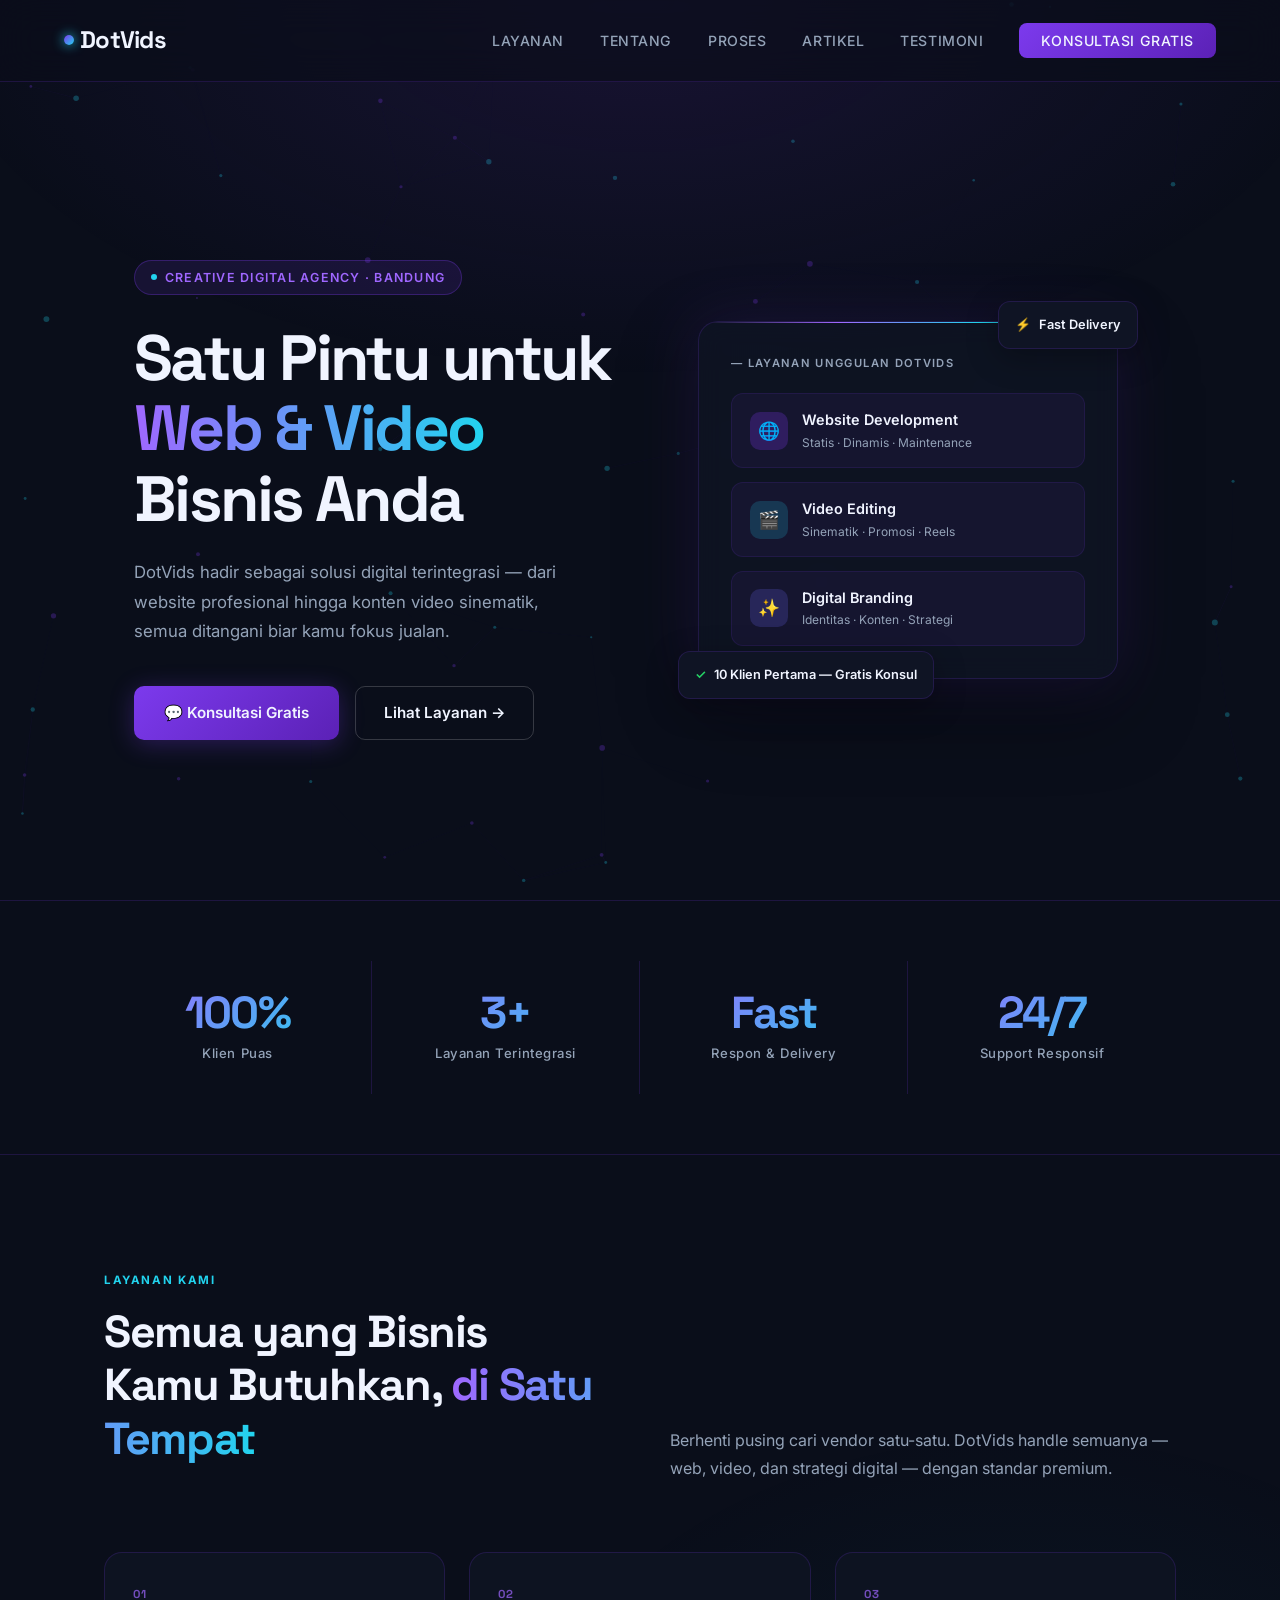
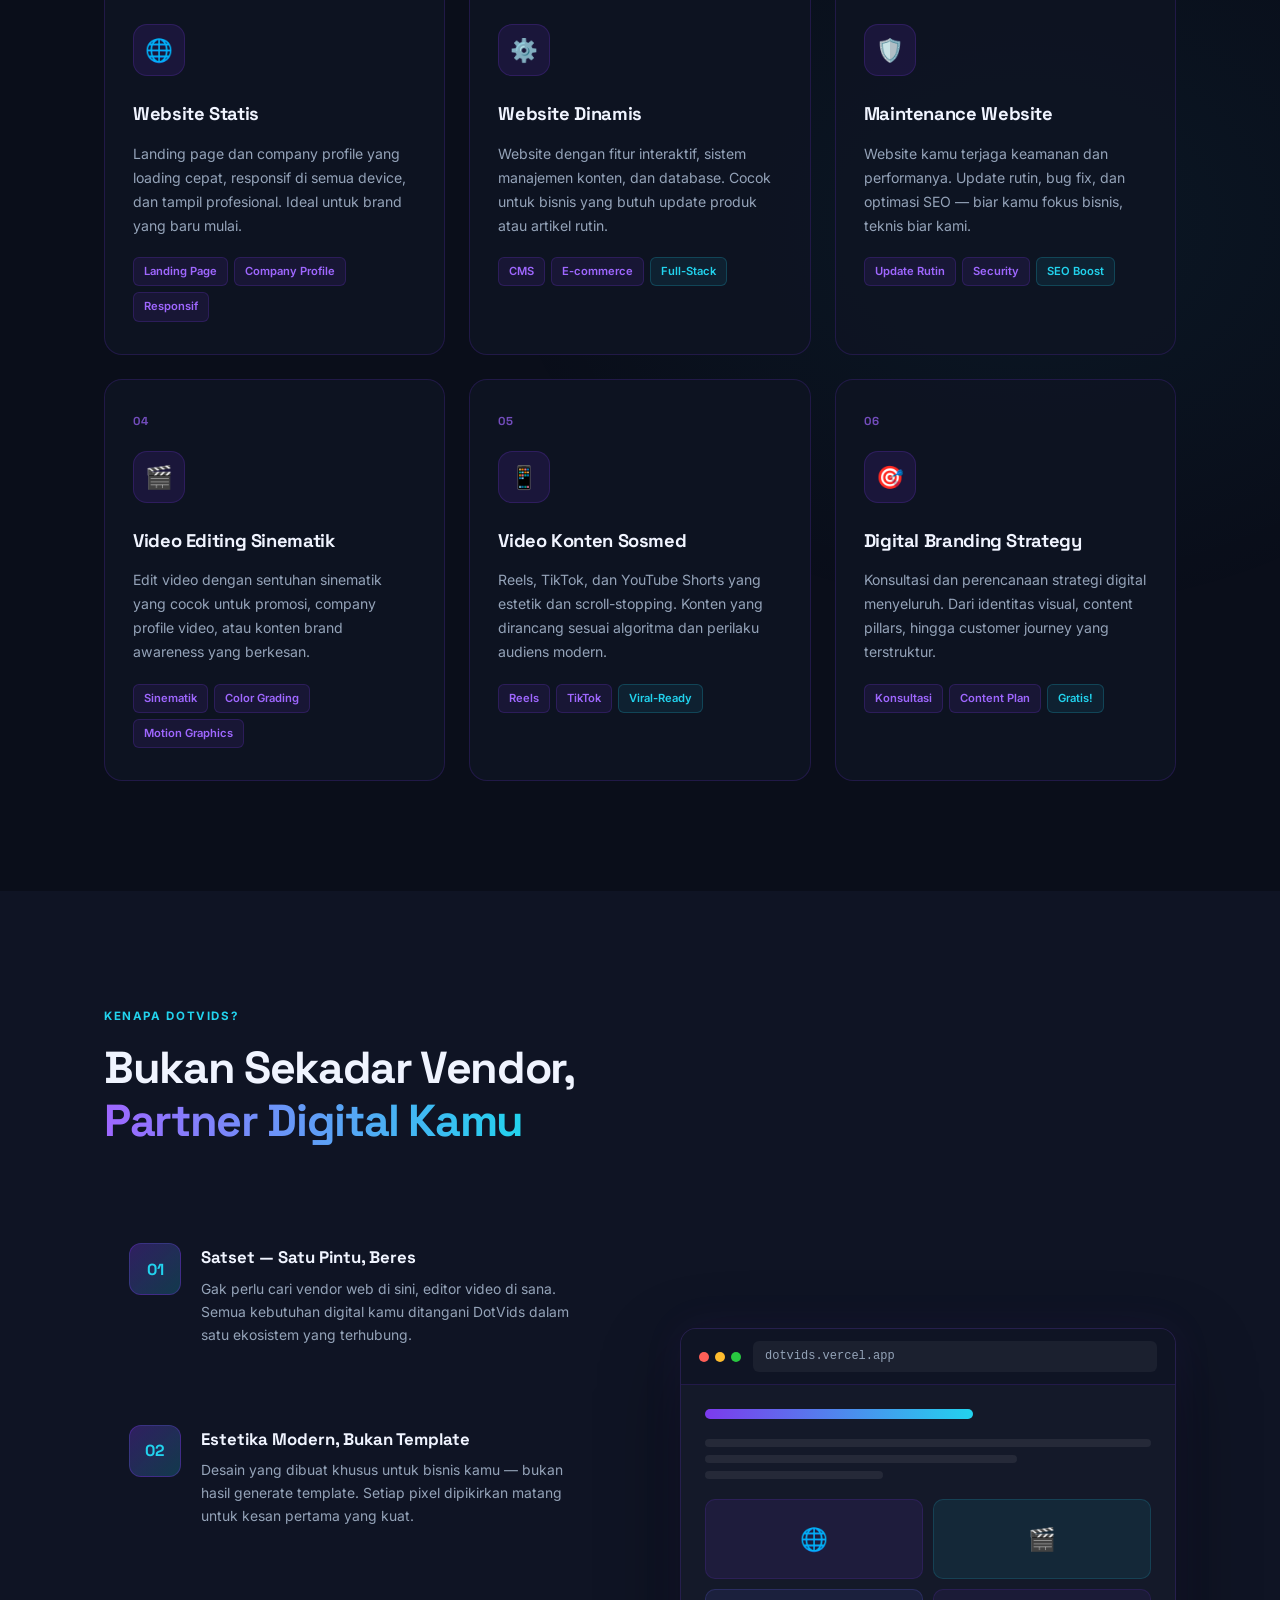
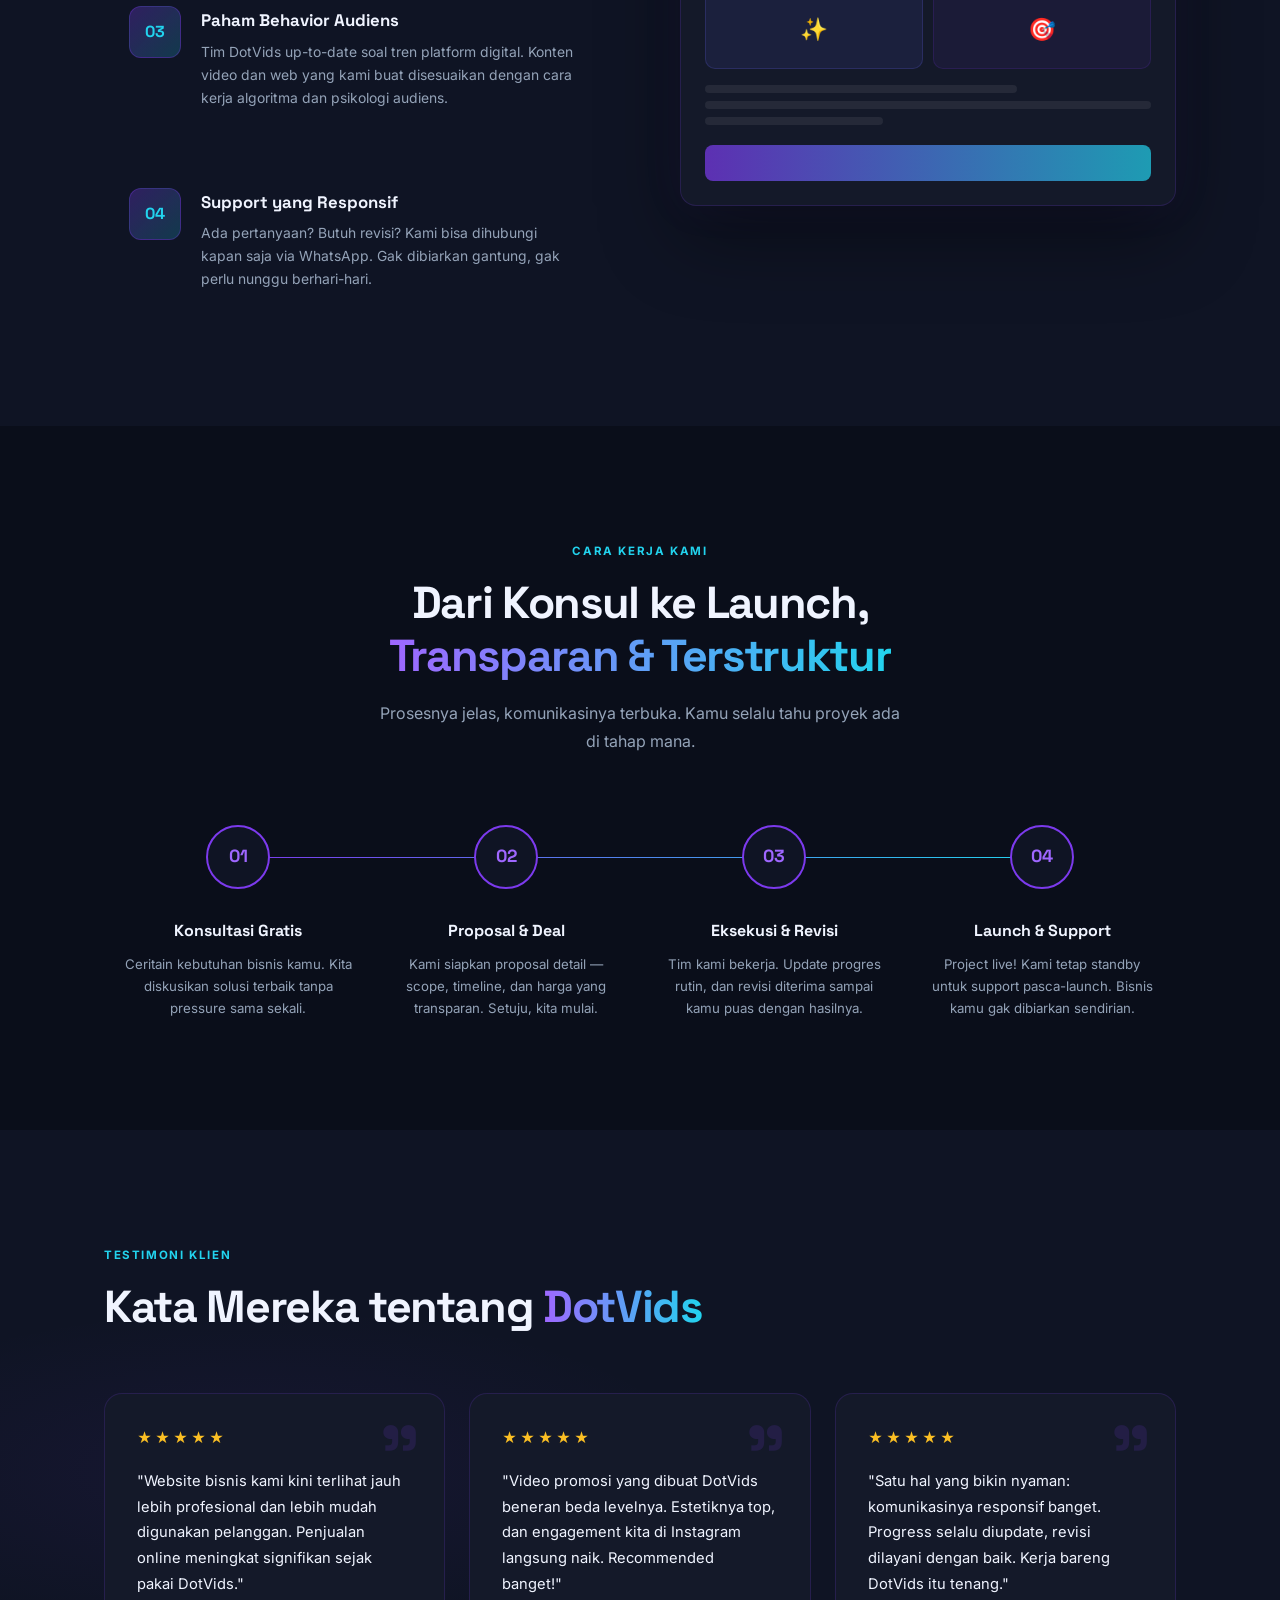
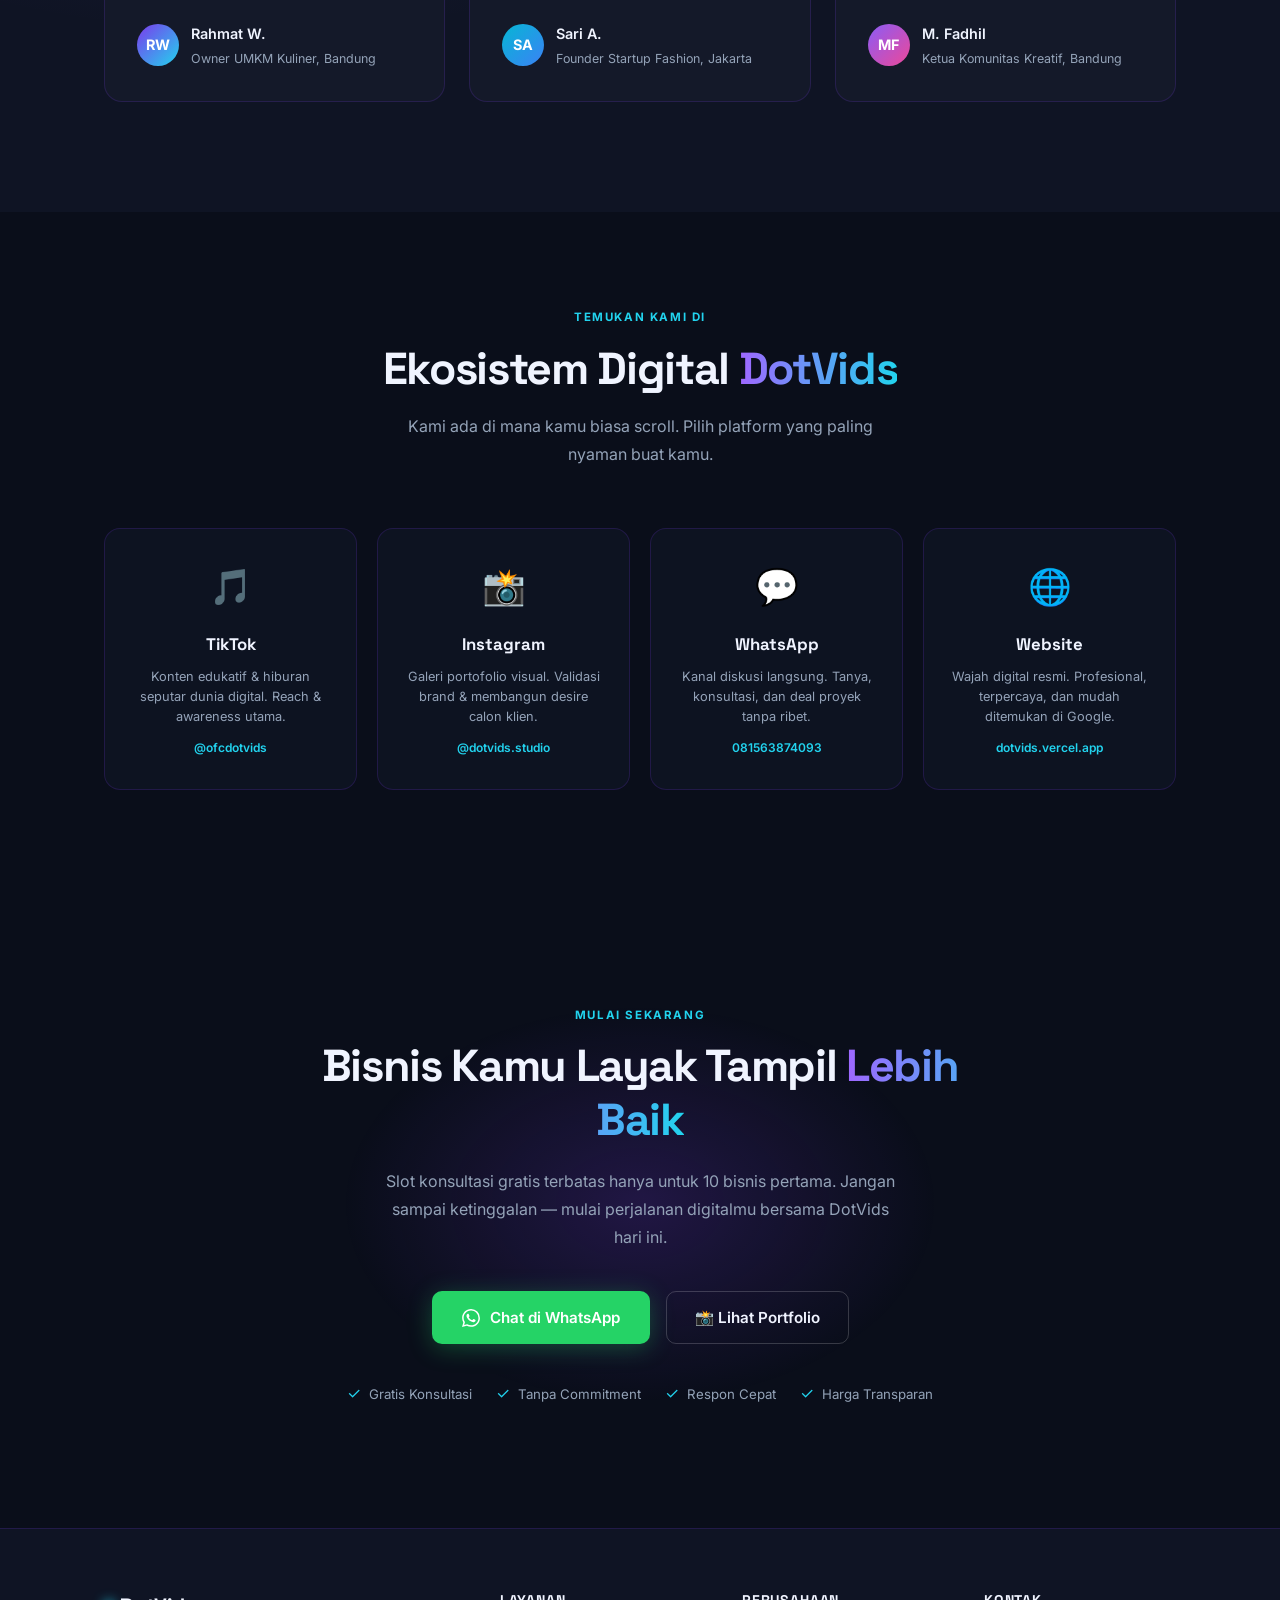
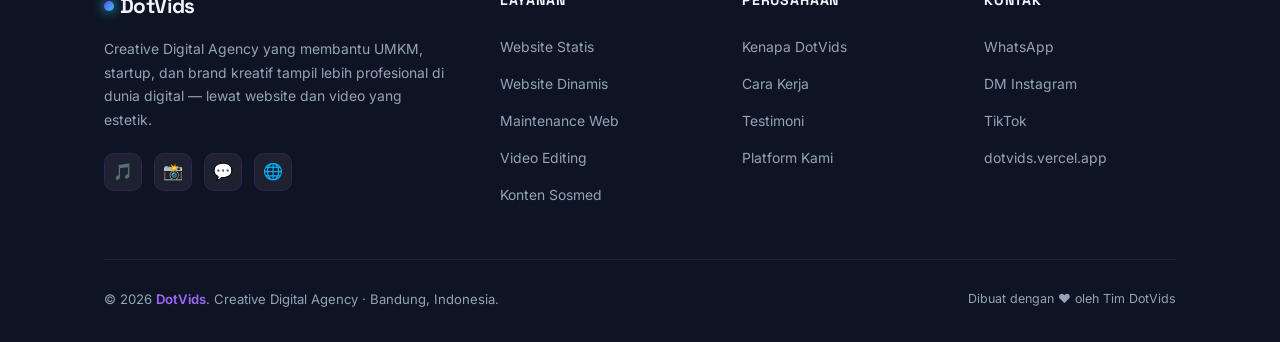
==== index.html @ 02e5283b "first commit" ====
<!DOCTYPE html>
<html lang="id">
<head>
<meta charset="UTF-8">
<meta name="viewport" content="width=device-width, initial-scale=1.0">
<title>DotVids — Creative Digital Agency</title>
<link rel="preconnect" href="https://fonts.googleapis.com">
<link href="https://fonts.googleapis.com/css2?family=Space+Grotesk:wght@300;400;500;600;700&family=Inter:wght@300;400;500;600&display=swap" rel="stylesheet">
<link rel="stylesheet" href="styles.css">
</head>
<body>

<canvas id="dotCanvas"></canvas>

<!-- NAV -->
<nav id="navbar">
  <a href="#hero" class="logo">
    <span class="logo-dot"></span>
    DotVids
  </a>
  <ul class="nav-links" id="navLinks">
    <li><a href="#services">Layanan</a></li>
    <li><a href="#why">Tentang</a></li>
    <li><a href="#process">Proses</a></li>
    <li><a href="./artikel.html">Artikel</a></li>
    <li><a href="#testimonials">Testimoni</a></li>
    <li><a href="#cta" class="nav-cta">Konsultasi Gratis</a></li>
  </ul>
  <div class="hamburger" id="hamburger" onclick="toggleNav()">
    <span></span><span></span><span></span>
  </div>
</nav>

<!-- HERO -->
<section id="hero">
  <div class="container">
    <div class="hero-inner">
      <div class="hero-text">
        <div class="badge">
          <span class="badge-dot"></span>
          Creative Digital Agency · Bandung
        </div>
        <h1>
          Satu Pintu untuk<br>
          <span class="gradient-text">Web & Video</span><br>
          Bisnis Anda
        </h1>
        <p class="hero-sub">
          DotVids hadir sebagai solusi digital terintegrasi — dari website profesional hingga konten video sinematik, semua ditangani biar kamu fokus jualan.
        </p>
        <div class="btn-group">
          <a href="https://wa.me/6281563874093" class="btn-primary" target="_blank">
            💬 Konsultasi Gratis
          </a>
          <a href="#services" class="btn-outline">
            Lihat Layanan →
          </a>
        </div>
      </div>

      <div class="hero-visual">
        <div class="hero-card-wrap">
          <div class="hero-main-card">
            <div class="card-label">— Layanan Unggulan DotVids</div>
            <div class="services-list">
              <div class="svc-item">
                <div class="svc-icon violet">🌐</div>
                <div>
                  <div class="svc-name">Website Development</div>
                  <div class="svc-desc">Statis · Dinamis · Maintenance</div>
                </div>
              </div>
              <div class="svc-item">
                <div class="svc-icon cyan">🎬</div>
                <div>
                  <div class="svc-name">Video Editing</div>
                  <div class="svc-desc">Sinematik · Promosi · Reels</div>
                </div>
              </div>
              <div class="svc-item">
                <div class="svc-icon indigo">✨</div>
                <div>
                  <div class="svc-name">Digital Branding</div>
                  <div class="svc-desc">Identitas · Konten · Strategi</div>
                </div>
              </div>
            </div>
          </div>

          <div class="float-badge top-right">
            <span>⚡</span>
            <span>Fast Delivery</span>
          </div>

          <div class="float-badge bot-left">
            <span style="color:#25D366;">✓</span>
            <span>10 Klien Pertama — Gratis Konsul</span>
          </div>
        </div>
      </div>
    </div>
  </div>
</section>

<!-- STATS -->
<section id="stats">
  <div class="container">
    <div class="stats-grid">
      <div class="stat-item reveal">
        <div class="stat-num">100%</div>
        <div class="stat-label">Klien Puas</div>
      </div>
      <div class="stat-item reveal">
        <div class="stat-num">3+</div>
        <div class="stat-label">Layanan Terintegrasi</div>
      </div>
      <div class="stat-item reveal">
        <div class="stat-num">Fast</div>
        <div class="stat-label">Respon & Delivery</div>
      </div>
      <div class="stat-item reveal">
        <div class="stat-num">24/7</div>
        <div class="stat-label">Support Responsif</div>
      </div>
    </div>
  </div>
</section>

<!-- SERVICES -->
<section id="services">
  <div class="container">
    <div class="services-header">
      <div>
        <span class="section-eye">Layanan Kami</span>
        <h2 class="section-title">Semua yang Bisnis Kamu Butuhkan, <span class="gradient-text">di Satu Tempat</span></h2>
      </div>
      <div>
        <p class="section-sub">Berhenti pusing cari vendor satu-satu. DotVids handle semuanya — web, video, dan strategi digital — dengan standar premium.</p>
      </div>
    </div>

    <div class="services-grid">
      <div class="service-card reveal">
        <div class="service-number">01</div>
        <div class="service-icon-wrap">🌐</div>
        <h3>Website Statis</h3>
        <p>Landing page dan company profile yang loading cepat, responsif di semua device, dan tampil profesional. Ideal untuk brand yang baru mulai.</p>
        <div class="service-tags">
          <span class="tag">Landing Page</span>
          <span class="tag">Company Profile</span>
          <span class="tag">Responsif</span>
        </div>
      </div>

      <div class="service-card reveal">
        <div class="service-number">02</div>
        <div class="service-icon-wrap">⚙️</div>
        <h3>Website Dinamis</h3>
        <p>Website dengan fitur interaktif, sistem manajemen konten, dan database. Cocok untuk bisnis yang butuh update produk atau artikel rutin.</p>
        <div class="service-tags">
          <span class="tag">CMS</span>
          <span class="tag">E-commerce</span>
          <span class="tag cyan-tag">Full-Stack</span>
        </div>
      </div>

      <div class="service-card reveal">
        <div class="service-number">03</div>
        <div class="service-icon-wrap">🛡️</div>
        <h3>Maintenance Website</h3>
        <p>Website kamu terjaga keamanan dan performanya. Update rutin, bug fix, dan optimasi SEO — biar kamu fokus bisnis, teknis biar kami.</p>
        <div class="service-tags">
          <span class="tag">Update Rutin</span>
          <span class="tag">Security</span>
          <span class="tag cyan-tag">SEO Boost</span>
        </div>
      </div>

      <div class="service-card reveal">
        <div class="service-number">04</div>
        <div class="service-icon-wrap">🎬</div>
        <h3>Video Editing Sinematik</h3>
        <p>Edit video dengan sentuhan sinematik yang cocok untuk promosi, company profile video, atau konten brand awareness yang berkesan.</p>
        <div class="service-tags">
          <span class="tag">Sinematik</span>
          <span class="tag">Color Grading</span>
          <span class="tag">Motion Graphics</span>
        </div>
      </div>

      <div class="service-card reveal">
        <div class="service-number">05</div>
        <div class="service-icon-wrap">📱</div>
        <h3>Video Konten Sosmed</h3>
        <p>Reels, TikTok, dan YouTube Shorts yang estetik dan scroll-stopping. Konten yang dirancang sesuai algoritma dan perilaku audiens modern.</p>
        <div class="service-tags">
          <span class="tag">Reels</span>
          <span class="tag">TikTok</span>
          <span class="tag cyan-tag">Viral-Ready</span>
        </div>
      </div>

      <div class="service-card reveal">
        <div class="service-number">06</div>
        <div class="service-icon-wrap">🎯</div>
        <h3>Digital Branding Strategy</h3>
        <p>Konsultasi dan perencanaan strategi digital menyeluruh. Dari identitas visual, content pillars, hingga customer journey yang terstruktur.</p>
        <div class="service-tags">
          <span class="tag">Konsultasi</span>
          <span class="tag">Content Plan</span>
          <span class="tag cyan-tag">Gratis!</span>
        </div>
      </div>
    </div>
  </div>
</section>

<!-- WHY US -->
<section id="why">
  <div class="container">
    <span class="section-eye reveal">Kenapa DotVids?</span>
    <h2 class="section-title reveal">Bukan Sekadar Vendor,<br><span class="gradient-text">Partner Digital Kamu</span></h2>

    <div class="why-grid">
      <div class="why-list">
        <div class="why-item reveal">
          <div class="why-num">01</div>
          <div>
            <div class="why-title">Satset — Satu Pintu, Beres</div>
            <p class="why-desc">Gak perlu cari vendor web di sini, editor video di sana. Semua kebutuhan digital kamu ditangani DotVids dalam satu ekosistem yang terhubung.</p>
          </div>
        </div>

        <div class="why-item reveal">
          <div class="why-num">02</div>
          <div>
            <div class="why-title">Estetika Modern, Bukan Template</div>
            <p class="why-desc">Desain yang dibuat khusus untuk bisnis kamu — bukan hasil generate template. Setiap pixel dipikirkan matang untuk kesan pertama yang kuat.</p>
          </div>
        </div>

        <div class="why-item reveal">
          <div class="why-num">03</div>
          <div>
            <div class="why-title">Paham Behavior Audiens</div>
            <p class="why-desc">Tim DotVids up-to-date soal tren platform digital. Konten video dan web yang kami buat disesuaikan dengan cara kerja algoritma dan psikologi audiens.</p>
          </div>
        </div>

        <div class="why-item reveal">
          <div class="why-num">04</div>
          <div>
            <div class="why-title">Support yang Responsif</div>
            <p class="why-desc">Ada pertanyaan? Butuh revisi? Kami bisa dihubungi kapan saja via WhatsApp. Gak dibiarkan gantung, gak perlu nunggu berhari-hari.</p>
          </div>
        </div>
      </div>

      <div class="mockup-wrap reveal">
        <div class="mockup-browser">
          <div class="browser-bar">
            <div class="browser-dots">
              <span></span><span></span><span></span>
            </div>
            <div class="browser-url">dotvids.vercel.app</div>
          </div>
          <div class="browser-body">
            <div class="mock-header"></div>
            <div class="mock-lines">
              <div class="mock-line full"></div>
              <div class="mock-line med"></div>
              <div class="mock-line short"></div>
            </div>
            <div class="mock-cards">
              <div class="mock-card">🌐</div>
              <div class="mock-card" style="background:rgba(34,211,238,0.08);border-color:rgba(34,211,238,0.15)">🎬</div>
              <div class="mock-card" style="background:rgba(99,102,241,0.1);border-color:rgba(99,102,241,0.2)">✨</div>
              <div class="mock-card" style="background:rgba(124,58,237,0.07)">🎯</div>
            </div>
            <div style="margin-top:16px;">
              <div class="mock-lines">
                <div class="mock-line med"></div>
                <div class="mock-line full"></div>
                <div class="mock-line short"></div>
              </div>
            </div>
            <div style="margin-top:12px; height:36px; border-radius:8px; background:linear-gradient(90deg,var(--violet),var(--cyan)); opacity:0.7;"></div>
          </div>
        </div>
      </div>
    </div>
  </div>
</section>

<!-- PROCESS -->
<section id="process">
  <div class="container">
    <div class="process-header reveal">
      <span class="section-eye">Cara Kerja Kami</span>
      <h2 class="section-title">Dari Konsul ke Launch,<br><span class="gradient-text">Transparan & Terstruktur</span></h2>
      <p class="section-sub">Prosesnya jelas, komunikasinya terbuka. Kamu selalu tahu proyek ada di tahap mana.</p>
    </div>

    <div class="process-steps">
      <div class="process-step reveal">
        <div class="step-circle">01</div>
        <div class="step-title">Konsultasi Gratis</div>
        <p class="step-desc">Ceritain kebutuhan bisnis kamu. Kita diskusikan solusi terbaik tanpa pressure sama sekali.</p>
      </div>

      <div class="process-step reveal">
        <div class="step-circle">02</div>
        <div class="step-title">Proposal & Deal</div>
        <p class="step-desc">Kami siapkan proposal detail — scope, timeline, dan harga yang transparan. Setuju, kita mulai.</p>
      </div>

      <div class="process-step reveal">
        <div class="step-circle">03</div>
        <div class="step-title">Eksekusi & Revisi</div>
        <p class="step-desc">Tim kami bekerja. Update progres rutin, dan revisi diterima sampai kamu puas dengan hasilnya.</p>
      </div>

      <div class="process-step reveal">
        <div class="step-circle">04</div>
        <div class="step-title">Launch & Support</div>
        <p class="step-desc">Project live! Kami tetap standby untuk support pasca-launch. Bisnis kamu gak dibiarkan sendirian.</p>
      </div>
    </div>
  </div>
</section>

<!-- TESTIMONIALS -->
<section id="testimonials">
  <div class="container">
    <div class="testi-header reveal">
      <span class="section-eye">Testimoni Klien</span>
      <h2 class="section-title">Kata Mereka tentang <span class="gradient-text">DotVids</span></h2>
    </div>

    <div class="testi-grid">
      <div class="testi-card reveal">
        <div class="stars">
          <span class="star">★</span><span class="star">★</span><span class="star">★</span><span class="star">★</span><span class="star">★</span>
        </div>
        <p class="testi-text">"Website bisnis kami kini terlihat jauh lebih profesional dan lebih mudah digunakan pelanggan. Penjualan online meningkat signifikan sejak pakai DotVids."</p>
        <div class="testi-author">
          <div class="author-avatar" style="background:linear-gradient(135deg,#7C3AED,#22D3EE);color:#fff;">RW</div>
          <div>
            <div class="author-name">Rahmat W.</div>
            <div class="author-role">Owner UMKM Kuliner, Bandung</div>
          </div>
        </div>
      </div>

      <div class="testi-card reveal">
        <div class="stars">
          <span class="star">★</span><span class="star">★</span><span class="star">★</span><span class="star">★</span><span class="star">★</span>
        </div>
        <p class="testi-text">"Video promosi yang dibuat DotVids beneran beda levelnya. Estetiknya top, dan engagement kita di Instagram langsung naik. Recommended banget!"</p>
        <div class="testi-author">
          <div class="author-avatar" style="background:linear-gradient(135deg,#06B6D4,#3B82F6);color:#fff;">SA</div>
          <div>
            <div class="author-name">Sari A.</div>
            <div class="author-role">Founder Startup Fashion, Jakarta</div>
          </div>
        </div>
      </div>

      <div class="testi-card reveal">
        <div class="stars">
          <span class="star">★</span><span class="star">★</span><span class="star">★</span><span class="star">★</span><span class="star">★</span>
        </div>
        <p class="testi-text">"Satu hal yang bikin nyaman: komunikasinya responsif banget. Progress selalu diupdate, revisi dilayani dengan baik. Kerja bareng DotVids itu tenang."</p>
        <div class="testi-author">
          <div class="author-avatar" style="background:linear-gradient(135deg,#8B5CF6,#EC4899);color:#fff;">MF</div>
          <div>
            <div class="author-name">M. Fadhil</div>
            <div class="author-role">Ketua Komunitas Kreatif, Bandung</div>
          </div>
        </div>
      </div>
    </div>
  </div>
</section>

<!-- PLATFORMS -->
<section id="platforms">
  <div class="container">
    <div class="reveal" style="text-align:center;margin-bottom:0;">
      <span class="section-eye">Temukan Kami Di</span>
      <h2 class="section-title">Ekosistem Digital <span class="gradient-text">DotVids</span></h2>
      <p class="section-sub" style="margin:0 auto;">Kami ada di mana kamu biasa scroll. Pilih platform yang paling nyaman buat kamu.</p>
    </div>

    <div class="platform-grid">
      <div class="platform-card reveal">
        <span class="platform-emoji">🎵</span>
        <div class="platform-name">TikTok</div>
        <p class="platform-role">Konten edukatif & hiburan seputar dunia digital. Reach & awareness utama.</p>
        <span class="platform-handle">@ofcdotvids</span>
      </div>

      <div class="platform-card reveal">
        <span class="platform-emoji">📸</span>
        <div class="platform-name">Instagram</div>
        <p class="platform-role">Galeri portofolio visual. Validasi brand & membangun desire calon klien.</p>
        <span class="platform-handle">@dotvids.studio</span>
      </div>

      <div class="platform-card reveal">
        <span class="platform-emoji">💬</span>
        <div class="platform-name">WhatsApp</div>
        <p class="platform-role">Kanal diskusi langsung. Tanya, konsultasi, dan deal proyek tanpa ribet.</p>
        <span class="platform-handle">081563874093</span>
      </div>

      <div class="platform-card reveal">
        <span class="platform-emoji">🌐</span>
        <div class="platform-name">Website</div>
        <p class="platform-role">Wajah digital resmi. Profesional, terpercaya, dan mudah ditemukan di Google.</p>
        <span class="platform-handle">dotvids.vercel.app</span>
      </div>
    </div>
  </div>
</section>

<!-- CTA -->
<section id="cta">
  <div class="container">
    <div class="cta-inner">
      <span class="section-eye">Mulai Sekarang</span>
      <h2 class="section-title">Bisnis Kamu Layak Tampil <span class="gradient-text">Lebih Baik</span></h2>
      <p class="section-sub">Slot konsultasi gratis terbatas hanya untuk 10 bisnis pertama. Jangan sampai ketinggalan — mulai perjalanan digitalmu bersama DotVids hari ini.</p>
      <div class="cta-buttons">
        <a href="https://wa.me/6281563874093?text=Halo%20DotVids%2C%20saya%20ingin%20konsultasi%20gratis" class="btn-wa" target="_blank">
          <svg width="18" height="18" fill="currentColor" viewBox="0 0 24 24"><path d="M17.472 14.382c-.297-.149-1.758-.867-2.03-.967-.273-.099-.471-.148-.67.15-.197.297-.767.966-.94 1.164-.173.199-.347.223-.644.075-.297-.15-1.255-.463-2.39-1.475-.883-.788-1.48-1.761-1.653-2.059-.173-.297-.018-.458.13-.606.134-.133.298-.347.446-.52.149-.174.198-.298.298-.497.099-.198.05-.371-.025-.52-.075-.149-.669-1.612-.916-2.207-.242-.579-.487-.5-.669-.51-.173-.008-.371-.01-.57-.01-.198 0-.52.074-.792.372-.272.297-1.04 1.016-1.04 2.479 0 1.462 1.065 2.875 1.213 3.074.149.198 2.096 3.2 5.077 4.487.709.306 1.262.489 1.694.625.712.227 1.36.195 1.871.118.571-.085 1.758-.719 2.006-1.413.248-.694.248-1.289.173-1.413-.074-.124-.272-.198-.57-.347m-5.421 7.403h-.004a9.87 9.87 0 01-5.031-1.378l-.361-.214-3.741.982.998-3.648-.235-.374a9.86 9.86 0 01-1.51-5.26c.001-5.45 4.436-9.884 9.888-9.884 2.64 0 5.122 1.03 6.988 2.898a9.825 9.825 0 012.893 6.994c-.003 5.45-4.437 9.884-9.885 9.884m8.413-18.297A11.815 11.815 0 0012.05 0C5.495 0 .16 5.335.157 11.892c0 2.096.547 4.142 1.588 5.945L.057 24l6.305-1.654a11.882 11.882 0 005.683 1.448h.005c6.554 0 11.890-5.335 11.893-11.893a11.821 11.821 0 00-3.48-8.413Z"/></svg>
          Chat di WhatsApp
        </a>
        <a href="https://www.instagram.com/dotvids.studio" class="btn-outline" target="_blank">
          📸 Lihat Portfolio
        </a>
      </div>
      <div class="cta-trust">
        <div class="trust-item"><span class="trust-icon">✓</span> Gratis Konsultasi</div>
        <div class="trust-item"><span class="trust-icon">✓</span> Tanpa Commitment</div>
        <div class="trust-item"><span class="trust-icon">✓</span> Respon Cepat</div>
        <div class="trust-item"><span class="trust-icon">✓</span> Harga Transparan</div>
      </div>
    </div>
  </div>
</section>

<!-- FOOTER -->
<footer>
  <div class="container">
    <div class="footer-top">
      <div class="footer-brand">
        <a href="#hero" class="logo" style="margin-bottom:14px;display:inline-flex;">
          <span class="logo-dot"></span> DotVids
        </a>
        <p class="footer-tagline">
          Creative Digital Agency yang membantu UMKM, startup, dan brand kreatif tampil lebih profesional di dunia digital — lewat website dan video yang estetik.
        </p>
        <div class="social-links">
          <a href="https://www.tiktok.com/@ofcdotvids" class="social-link" target="_blank" title="TikTok">🎵</a>
          <a href="https://www.instagram.com/dotvids.studio" class="social-link" target="_blank" title="Instagram">📸</a>
          <a href="https://wa.me/6281563874093" class="social-link" target="_blank" title="WhatsApp">💬</a>
          <a href="https://dotvids.vercel.app" class="social-link" target="_blank" title="Website">🌐</a>
        </div>
      </div>

      <div class="footer-col">
        <h4>Layanan</h4>
        <ul>
          <li><a href="#services">Website Statis</a></li>
          <li><a href="#services">Website Dinamis</a></li>
          <li><a href="#services">Maintenance Web</a></li>
          <li><a href="#services">Video Editing</a></li>
          <li><a href="#services">Konten Sosmed</a></li>
        </ul>
      </div>

      <div class="footer-col">
        <h4>Perusahaan</h4>
        <ul>
          <li><a href="#why">Kenapa DotVids</a></li>
          <li><a href="#process">Cara Kerja</a></li>
          <li><a href="#testimonials">Testimoni</a></li>
          <li><a href="#platforms">Platform Kami</a></li>
        </ul>
      </div>

      <div class="footer-col">
        <h4>Kontak</h4>
        <ul>
          <li><a href="https://wa.me/6281563874093">WhatsApp</a></li>
          <li><a href="https://www.instagram.com/dotvids.studio">DM Instagram</a></li>
          <li><a href="https://www.tiktok.com/@ofcdotvids">TikTok</a></li>
          <li><a href="https://dotvids.vercel.app">dotvids.vercel.app</a></li>
        </ul>
      </div>
    </div>

    <div class="footer-bottom">
      <p class="footer-copy">© 2026 <span>DotVids</span>. Creative Digital Agency · Bandung, Indonesia.</p>
      <p class="footer-copy" style="font-size:0.78rem;">Dibuat dengan ❤️ oleh Tim DotVids</p>
    </div>
  </div>
</footer>

<script src="script.js"></script>
</body>
</html>
---- styles.css ----
*, *::before, *::after { box-sizing: border-box; margin: 0; padding: 0; }

  :root {
    --bg:        #0A0E1A;
    --bg2:       #0F1424;
    --bg3:       #141929;
    --violet:    #7C3AED;
    --violet-lt: #9F67FF;
    --cyan:      #22D3EE;
    --cyan-dim:  #0EA5C9;
    --white:     #F0F4FF;
    --slate:     #94A3B8;
    --border:    rgba(124,58,237,0.18);
    --card-bg:   rgba(15,20,36,0.85);
    --glow-v:    rgba(124,58,237,0.35);
    --glow-c:    rgba(34,211,238,0.2);
  }

  html { scroll-behavior: smooth; }

  body {
    background: var(--bg);
    color: var(--white);
    font-family: 'Inter', sans-serif;
    line-height: 1.7;
    overflow-x: hidden;
  }

  /* ── CANVAS BG ── */
  #dotCanvas {
    position: fixed;
    top: 0; left: 0;
    width: 100%; height: 100%;
    pointer-events: none;
    z-index: 0;
    opacity: 0.45;
  }

  /* ── NAV ── */
  nav {
    position: fixed;
    top: 0; left: 0; right: 0;
    z-index: 100;
    padding: 20px 5%;
    display: flex;
    justify-content: space-between;
    align-items: center;
    background: rgba(10,14,26,0.7);
    backdrop-filter: blur(18px);
    border-bottom: 1px solid var(--border);
    transition: padding 0.3s;
  }

  .logo {
    font-family: 'Space Grotesk', sans-serif;
    font-weight: 700;
    font-size: 1.5rem;
    letter-spacing: -0.03em;
    color: var(--white);
    text-decoration: none;
    display: flex;
    align-items: center;
    gap: 6px;
  }

  .logo-dot {
    width: 10px; height: 10px;
    border-radius: 50%;
    background: linear-gradient(135deg, var(--violet), var(--cyan));
    box-shadow: 0 0 12px var(--cyan);
    animation: pulse-dot 2.5s infinite;
  }

  @keyframes pulse-dot {
    0%, 100% { transform: scale(1); box-shadow: 0 0 12px var(--cyan); }
    50% { transform: scale(1.4); box-shadow: 0 0 20px var(--cyan), 0 0 40px var(--violet-lt); }
  }

  .nav-links {
    display: flex;
    gap: 36px;
    list-style: none;
  }

  .nav-links a {
    color: var(--slate);
    text-decoration: none;
    font-size: 0.88rem;
    font-weight: 500;
    letter-spacing: 0.04em;
    text-transform: uppercase;
    transition: color 0.25s;
  }

  .nav-links a:hover { color: var(--cyan); }

  .nav-cta {
    background: linear-gradient(135deg, var(--violet), #5B21B6);
    color: var(--white) !important;
    padding: 9px 22px;
    border-radius: 8px;
    transition: box-shadow 0.25s, transform 0.25s !important;
  }

  .nav-cta:hover {
    box-shadow: 0 0 24px var(--glow-v);
    transform: translateY(-1px);
    color: var(--white) !important;
  }

  /* ── LAYOUT ── */
  section {
    position: relative;
    z-index: 1;
  }

  .container {
    max-width: 1200px;
    margin: 0 auto;
    padding: 0 5%;
  }

  /* ── HERO ── */
  #hero {
    min-height: 100vh;
    display: flex;
    align-items: center;
    padding-top: 100px;
    background: radial-gradient(ellipse 80% 60% at 50% 0%, rgba(124,58,237,0.12) 0%, transparent 70%);
  }

  .hero-inner {
    display: grid;
    grid-template-columns: 1fr 1fr;
    gap: 60px;
    align-items: center;
  }

  .badge {
    display: inline-flex;
    align-items: center;
    gap: 8px;
    background: rgba(124,58,237,0.12);
    border: 1px solid rgba(124,58,237,0.3);
    color: var(--violet-lt);
    font-size: 0.78rem;
    font-weight: 600;
    letter-spacing: 0.1em;
    text-transform: uppercase;
    padding: 6px 16px;
    border-radius: 100px;
    margin-bottom: 28px;
  }

  .badge-dot {
    width: 6px; height: 6px;
    background: var(--cyan);
    border-radius: 50%;
    animation: pulse-dot 1.8s infinite;
  }

  h1 {
    font-family: 'Space Grotesk', sans-serif;
    font-size: clamp(2.6rem, 5vw, 4rem);
    font-weight: 700;
    line-height: 1.1;
    letter-spacing: -0.04em;
    margin-bottom: 24px;
  }

  .gradient-text {
    background: linear-gradient(90deg, var(--violet-lt), var(--cyan));
    -webkit-background-clip: text;
    -webkit-text-fill-color: transparent;
    background-clip: text;
  }

  .hero-sub {
    color: var(--slate);
    font-size: 1.05rem;
    max-width: 440px;
    margin-bottom: 40px;
    line-height: 1.75;
  }

  .btn-group {
    display: flex;
    gap: 16px;
    flex-wrap: wrap;
  }

  .btn-primary {
    display: inline-flex;
    align-items: center;
    gap: 10px;
    background: linear-gradient(135deg, var(--violet), #5B21B6);
    color: var(--white);
    padding: 14px 30px;
    border-radius: 10px;
    font-weight: 600;
    font-size: 0.95rem;
    text-decoration: none;
    transition: box-shadow 0.3s, transform 0.3s;
    box-shadow: 0 4px 24px rgba(124,58,237,0.3);
  }

  .btn-primary:hover {
    transform: translateY(-2px);
    box-shadow: 0 8px 36px rgba(124,58,237,0.5);
  }

  .btn-outline {
    display: inline-flex;
    align-items: center;
    gap: 10px;
    background: transparent;
    color: var(--white);
    padding: 13px 28px;
    border-radius: 10px;
    font-weight: 600;
    font-size: 0.95rem;
    text-decoration: none;
    border: 1px solid rgba(255,255,255,0.18);
    transition: border-color 0.3s, color 0.3s, background 0.3s;
  }

  .btn-outline:hover {
    border-color: var(--cyan);
    color: var(--cyan);
    background: rgba(34,211,238,0.05);
  }

  /* Hero Visual */
  .hero-visual {
    position: relative;
    display: flex;
    justify-content: center;
    align-items: center;
  }

  .hero-card-wrap {
    position: relative;
    width: 100%;
    max-width: 420px;
  }

  .hero-main-card {
    background: var(--card-bg);
    border: 1px solid var(--border);
    border-radius: 20px;
    padding: 32px;
    backdrop-filter: blur(12px);
    box-shadow: 0 0 60px rgba(124,58,237,0.15), 0 30px 80px rgba(0,0,0,0.4);
    position: relative;
    overflow: hidden;
  }

  .hero-main-card::before {
    content: '';
    position: absolute;
    top: 0; left: 0; right: 0;
    height: 1px;
    background: linear-gradient(90deg, transparent, var(--violet-lt), var(--cyan), transparent);
  }

  .card-label {
    font-size: 0.7rem;
    font-weight: 600;
    letter-spacing: 0.12em;
    text-transform: uppercase;
    color: var(--slate);
    margin-bottom: 20px;
  }

  .services-list {
    display: flex;
    flex-direction: column;
    gap: 14px;
  }

  .svc-item {
    display: flex;
    align-items: center;
    gap: 14px;
    padding: 14px 18px;
    border-radius: 12px;
    background: rgba(124,58,237,0.07);
    border: 1px solid rgba(124,58,237,0.12);
    transition: all 0.3s;
    cursor: default;
  }

  .svc-item:hover {
    background: rgba(124,58,237,0.14);
    border-color: rgba(124,58,237,0.3);
    transform: translateX(4px);
  }

  .svc-icon {
    width: 38px; height: 38px;
    border-radius: 10px;
    display: flex; align-items: center; justify-content: center;
    font-size: 1.1rem;
    flex-shrink: 0;
  }

  .svc-icon.violet { background: rgba(124,58,237,0.25); }
  .svc-icon.cyan   { background: rgba(34,211,238,0.18); }
  .svc-icon.indigo { background: rgba(99,102,241,0.22); }

  .svc-name { font-size: 0.9rem; font-weight: 600; }
  .svc-desc { font-size: 0.75rem; color: var(--slate); }

  .float-badge {
    position: absolute;
    background: var(--bg2);
    border: 1px solid var(--border);
    border-radius: 12px;
    padding: 12px 16px;
    font-size: 0.8rem;
    font-weight: 600;
    display: flex;
    align-items: center;
    gap: 8px;
    backdrop-filter: blur(10px);
    box-shadow: 0 8px 32px rgba(0,0,0,0.3);
    animation: float 4s ease-in-out infinite;
  }

  .float-badge.top-right {
    top: -20px; right: -20px;
    animation-delay: 0.5s;
  }

  .float-badge.bot-left {
    bottom: -20px; left: -20px;
    animation-delay: 1.5s;
  }

  @keyframes float {
    0%, 100% { transform: translateY(0); }
    50% { transform: translateY(-8px); }
  }

  /* ── STATS ── */
  #stats {
    padding: 60px 0;
    border-top: 1px solid var(--border);
    border-bottom: 1px solid var(--border);
  }

  .stats-grid {
    display: grid;
    grid-template-columns: repeat(4, 1fr);
    gap: 0;
  }

  .stat-item {
    text-align: center;
    padding: 30px 20px;
    border-right: 1px solid var(--border);
    transition: background 0.3s;
  }

  .stat-item:last-child { border-right: none; }

  .stat-item:hover {
    background: rgba(124,58,237,0.04);
  }

  .stat-num {
    font-family: 'Space Grotesk', sans-serif;
    font-size: 2.8rem;
    font-weight: 700;
    letter-spacing: -0.04em;
    line-height: 1;
    background: linear-gradient(135deg, var(--violet-lt), var(--cyan));
    -webkit-background-clip: text;
    -webkit-text-fill-color: transparent;
    background-clip: text;
    margin-bottom: 6px;
  }

  .stat-label {
    font-size: 0.82rem;
    color: var(--slate);
    font-weight: 500;
    letter-spacing: 0.04em;
  }

  /* ── SECTION HEADERS ── */
  .section-eye {
    display: inline-block;
    font-size: 0.72rem;
    font-weight: 700;
    letter-spacing: 0.14em;
    text-transform: uppercase;
    color: var(--cyan);
    margin-bottom: 14px;
  }

  .section-title {
    font-family: 'Space Grotesk', sans-serif;
    font-size: clamp(1.9rem, 3.5vw, 2.8rem);
    font-weight: 700;
    letter-spacing: -0.03em;
    line-height: 1.2;
    margin-bottom: 16px;
  }

  .section-sub {
    color: var(--slate);
    font-size: 1rem;
    max-width: 520px;
    line-height: 1.75;
  }

  /* ── SERVICES ── */
  #services {
    padding: 110px 0;
    background: radial-gradient(ellipse 70% 50% at 80% 50%, rgba(34,211,238,0.05) 0%, transparent 60%);
  }

  .services-header {
    display: grid;
    grid-template-columns: 1fr 1fr;
    gap: 60px;
    align-items: end;
    margin-bottom: 70px;
  }

  .services-grid {
    display: grid;
    grid-template-columns: repeat(3, 1fr);
    gap: 24px;
  }

  .service-card {
    background: var(--card-bg);
    border: 1px solid var(--border);
    border-radius: 18px;
    padding: 32px 28px;
    position: relative;
    overflow: hidden;
    transition: transform 0.35s, border-color 0.35s, box-shadow 0.35s;
    cursor: default;
  }

  .service-card::after {
    content: '';
    position: absolute;
    inset: 0;
    border-radius: 18px;
    background: linear-gradient(135deg, var(--violet), var(--cyan));
    opacity: 0;
    transition: opacity 0.35s;
    z-index: 0;
  }

  .service-card:hover {
    transform: translateY(-8px);
    border-color: transparent;
    box-shadow: 0 20px 60px rgba(124,58,237,0.25);
  }

  .service-card:hover::after { opacity: 0.08; }

  .service-card > * { position: relative; z-index: 1; }

  .service-number {
    font-family: 'Space Grotesk', sans-serif;
    font-size: 0.72rem;
    font-weight: 700;
    letter-spacing: 0.1em;
    color: var(--violet-lt);
    margin-bottom: 20px;
    opacity: 0.7;
  }

  .service-icon-wrap {
    width: 52px; height: 52px;
    border-radius: 14px;
    display: flex; align-items: center; justify-content: center;
    font-size: 1.4rem;
    margin-bottom: 22px;
    background: rgba(124,58,237,0.12);
    border: 1px solid rgba(124,58,237,0.2);
    transition: all 0.35s;
  }

  .service-card:hover .service-icon-wrap {
    background: rgba(124,58,237,0.25);
    box-shadow: 0 0 20px rgba(124,58,237,0.3);
  }

  .service-card h3 {
    font-family: 'Space Grotesk', sans-serif;
    font-size: 1.15rem;
    font-weight: 700;
    margin-bottom: 12px;
    letter-spacing: -0.02em;
  }

  .service-card p {
    color: var(--slate);
    font-size: 0.88rem;
    line-height: 1.7;
    margin-bottom: 20px;
  }

  .service-tags {
    display: flex;
    flex-wrap: wrap;
    gap: 6px;
  }

  .tag {
    font-size: 0.7rem;
    font-weight: 600;
    padding: 4px 10px;
    border-radius: 6px;
    background: rgba(124,58,237,0.1);
    border: 1px solid rgba(124,58,237,0.2);
    color: var(--violet-lt);
  }

  .tag.cyan-tag {
    background: rgba(34,211,238,0.08);
    border-color: rgba(34,211,238,0.2);
    color: var(--cyan);
  }

  /* ── WHY US ── */
  #why {
    padding: 110px 0;
    background: var(--bg2);
  }

  .why-grid {
    display: grid;
    grid-template-columns: 1fr 1fr;
    gap: 80px;
    align-items: center;
    margin-top: 70px;
  }

  .why-list {
    display: flex;
    flex-direction: column;
    gap: 28px;
  }

  .why-item {
    display: grid;
    grid-template-columns: 52px 1fr;
    gap: 20px;
    align-items: start;
    padding: 24px;
    border-radius: 14px;
    border: 1px solid transparent;
    transition: all 0.3s;
  }

  .why-item:hover {
    background: rgba(124,58,237,0.06);
    border-color: var(--border);
  }

  .why-num {
    width: 52px; height: 52px;
    border-radius: 12px;
    background: linear-gradient(135deg, rgba(124,58,237,0.3), rgba(34,211,238,0.2));
    border: 1px solid rgba(124,58,237,0.3);
    display: flex; align-items: center; justify-content: center;
    font-family: 'Space Grotesk', sans-serif;
    font-weight: 700;
    font-size: 1rem;
    color: var(--cyan);
    flex-shrink: 0;
  }

  .why-title {
    font-family: 'Space Grotesk', sans-serif;
    font-size: 1.05rem;
    font-weight: 700;
    margin-bottom: 6px;
  }

  .why-desc {
    color: var(--slate);
    font-size: 0.87rem;
    line-height: 1.65;
  }

  /* Mockup side */
  .mockup-wrap {
    position: relative;
  }

  .mockup-browser {
    background: var(--bg3);
    border: 1px solid var(--border);
    border-radius: 16px;
    overflow: hidden;
    box-shadow: 0 30px 80px rgba(0,0,0,0.4), 0 0 40px rgba(124,58,237,0.08);
  }

  .browser-bar {
    background: var(--bg2);
    padding: 12px 18px;
    display: flex;
    align-items: center;
    gap: 12px;
    border-bottom: 1px solid var(--border);
  }

  .browser-dots { display: flex; gap: 6px; }
  .browser-dots span {
    width: 10px; height: 10px; border-radius: 50%;
  }
  .browser-dots span:nth-child(1) { background: #FF5F57; }
  .browser-dots span:nth-child(2) { background: #FEBC2E; }
  .browser-dots span:nth-child(3) { background: #28C840; }

  .browser-url {
    flex: 1;
    background: rgba(255,255,255,0.05);
    border-radius: 6px;
    padding: 5px 12px;
    font-size: 0.75rem;
    color: var(--slate);
    font-family: monospace;
  }

  .browser-body {
    padding: 24px;
    min-height: 300px;
  }

  .mock-header {
    height: 10px; border-radius: 5px;
    background: linear-gradient(90deg, var(--violet), var(--cyan));
    margin-bottom: 20px;
    width: 60%;
  }

  .mock-lines { display: flex; flex-direction: column; gap: 8px; margin-bottom: 20px; }
  .mock-line {
    height: 8px; border-radius: 4px;
    background: rgba(255,255,255,0.07);
  }
  .mock-line.short { width: 40%; }
  .mock-line.med   { width: 70%; }
  .mock-line.full  { width: 100%; }

  .mock-cards {
    display: grid;
    grid-template-columns: 1fr 1fr;
    gap: 10px;
  }

  .mock-card {
    height: 80px;
    border-radius: 10px;
    background: rgba(124,58,237,0.1);
    border: 1px solid rgba(124,58,237,0.15);
    display: flex; align-items: center; justify-content: center;
    font-size: 1.4rem;
  }

  /* ── PROCESS ── */
  #process {
    padding: 110px 0;
  }

  .process-header { margin-bottom: 70px; text-align: center; }
  .process-header .section-sub { margin: 0 auto; }

  .process-steps {
    display: grid;
    grid-template-columns: repeat(4, 1fr);
    gap: 0;
    position: relative;
  }

  .process-steps::before {
    content: '';
    position: absolute;
    top: 32px;
    left: calc(12.5%);
    right: calc(12.5%);
    height: 1px;
    background: linear-gradient(90deg, var(--violet), var(--cyan));
    z-index: 0;
  }

  .process-step {
    text-align: center;
    padding: 0 20px;
    position: relative;
    z-index: 1;
  }

  .step-circle {
    width: 64px; height: 64px;
    border-radius: 50%;
    background: var(--bg2);
    border: 2px solid var(--violet);
    display: flex; align-items: center; justify-content: center;
    font-family: 'Space Grotesk', sans-serif;
    font-size: 1.1rem;
    font-weight: 700;
    color: var(--violet-lt);
    margin: 0 auto 28px;
    transition: all 0.3s;
    position: relative;
  }

  .process-step:hover .step-circle {
    background: var(--violet);
    color: var(--white);
    box-shadow: 0 0 28px var(--glow-v);
    transform: scale(1.1);
  }

  .step-title {
    font-family: 'Space Grotesk', sans-serif;
    font-weight: 700;
    font-size: 1rem;
    margin-bottom: 10px;
  }

  .step-desc {
    color: var(--slate);
    font-size: 0.83rem;
    line-height: 1.65;
  }

  /* ── TESTIMONIALS ── */
  #testimonials {
    padding: 110px 0;
    background: var(--bg2);
    background-image: radial-gradient(ellipse 60% 40% at 20% 50%, rgba(124,58,237,0.07) 0%, transparent 60%);
  }

  .testi-header { margin-bottom: 60px; }

  .testi-grid {
    display: grid;
    grid-template-columns: repeat(3, 1fr);
    gap: 24px;
  }

  .testi-card {
    background: var(--bg3);
    border: 1px solid var(--border);
    border-radius: 18px;
    padding: 32px;
    position: relative;
    transition: transform 0.3s, border-color 0.3s;
  }

  .testi-card:hover {
    transform: translateY(-6px);
    border-color: rgba(124,58,237,0.3);
  }

  .testi-card::before {
    content: '"';
    position: absolute;
    top: 20px; right: 24px;
    font-size: 5rem;
    font-family: 'Space Grotesk', sans-serif;
    font-weight: 700;
    color: rgba(124,58,237,0.15);
    line-height: 1;
  }

  .stars {
    display: flex;
    gap: 3px;
    margin-bottom: 18px;
  }

  .star { color: #FBBF24; font-size: 0.9rem; }

  .testi-text {
    color: var(--white);
    font-size: 0.92rem;
    line-height: 1.75;
    margin-bottom: 24px;
    position: relative;
    z-index: 1;
  }

  .testi-author {
    display: flex;
    align-items: center;
    gap: 12px;
  }

  .author-avatar {
    width: 42px; height: 42px;
    border-radius: 50%;
    display: flex; align-items: center; justify-content: center;
    font-weight: 700;
    font-size: 0.9rem;
    flex-shrink: 0;
  }

  .author-name {
    font-weight: 600;
    font-size: 0.9rem;
    margin-bottom: 2px;
  }

  .author-role {
    font-size: 0.78rem;
    color: var(--slate);
  }

  /* ── PLATFORMS ── */
  #platforms {
    padding: 90px 0;
  }

  .platform-grid {
    display: grid;
    grid-template-columns: repeat(4, 1fr);
    gap: 20px;
    margin-top: 60px;
  }

  .platform-card {
    background: var(--card-bg);
    border: 1px solid var(--border);
    border-radius: 16px;
    padding: 28px 24px;
    text-align: center;
    transition: all 0.3s;
    cursor: default;
  }

  .platform-card:hover {
    border-color: rgba(124,58,237,0.35);
    background: rgba(124,58,237,0.05);
    transform: translateY(-4px);
    box-shadow: 0 12px 40px rgba(124,58,237,0.12);
  }

  .platform-emoji {
    font-size: 2.2rem;
    margin-bottom: 14px;
    display: block;
  }

  .platform-name {
    font-family: 'Space Grotesk', sans-serif;
    font-weight: 700;
    font-size: 1.05rem;
    margin-bottom: 8px;
  }

  .platform-role {
    color: var(--slate);
    font-size: 0.8rem;
    line-height: 1.55;
  }

  .platform-handle {
    display: inline-block;
    margin-top: 12px;
    font-size: 0.75rem;
    color: var(--cyan);
    font-weight: 600;
  }

  /* ── CTA SECTION ── */
  #cta {
    padding: 120px 0;
    text-align: center;
    position: relative;
    overflow: hidden;
  }

  #cta::before {
    content: '';
    position: absolute;
    top: 50%; left: 50%;
    transform: translate(-50%, -50%);
    width: 600px; height: 400px;
    border-radius: 50%;
    background: radial-gradient(ellipse, rgba(124,58,237,0.2), transparent 70%);
    pointer-events: none;
  }

  .cta-inner {
    position: relative;
    z-index: 1;
    max-width: 680px;
    margin: 0 auto;
  }

  .cta-inner .section-title { margin-bottom: 20px; }
  .cta-inner .section-sub { margin: 0 auto 40px; text-align: center; }

  .cta-buttons {
    display: flex;
    gap: 16px;
    justify-content: center;
    flex-wrap: wrap;
    margin-bottom: 36px;
  }

  .btn-wa {
    display: inline-flex;
    align-items: center;
    gap: 10px;
    background: #25D366;
    color: #fff;
    padding: 14px 30px;
    border-radius: 10px;
    font-weight: 600;
    font-size: 0.95rem;
    text-decoration: none;
    transition: all 0.3s;
    box-shadow: 0 4px 24px rgba(37,211,102,0.3);
  }

  .btn-wa:hover {
    transform: translateY(-2px);
    box-shadow: 0 8px 36px rgba(37,211,102,0.5);
  }

  .cta-trust {
    display: flex;
    align-items: center;
    justify-content: center;
    gap: 24px;
    flex-wrap: wrap;
  }

  .trust-item {
    display: flex;
    align-items: center;
    gap: 8px;
    font-size: 0.83rem;
    color: var(--slate);
  }

  .trust-icon { color: var(--cyan); font-size: 1rem; }

  /* ── FOOTER ── */
  footer {
    background: var(--bg2);
    border-top: 1px solid var(--border);
    padding: 60px 0 32px;
  }

  .footer-top {
    display: grid;
    grid-template-columns: 1.8fr 1fr 1fr 1fr;
    gap: 50px;
    margin-bottom: 50px;
  }

  .footer-brand .logo {
    font-size: 1.3rem;
    margin-bottom: 16px;
    display: inline-flex;
  }

  .footer-tagline {
    color: var(--slate);
    font-size: 0.87rem;
    line-height: 1.7;
    margin-bottom: 20px;
  }

  .social-links {
    display: flex;
    gap: 12px;
  }

  .social-link {
    width: 38px; height: 38px;
    border-radius: 10px;
    background: rgba(255,255,255,0.06);
    border: 1px solid var(--border);
    display: flex; align-items: center; justify-content: center;
    text-decoration: none;
    font-size: 1rem;
    transition: all 0.3s;
    color: var(--slate);
  }

  .social-link:hover {
    background: rgba(124,58,237,0.2);
    border-color: var(--violet);
    color: var(--white);
  }

  .footer-col h4 {
    font-family: 'Space Grotesk', sans-serif;
    font-weight: 700;
    font-size: 0.88rem;
    letter-spacing: 0.06em;
    text-transform: uppercase;
    margin-bottom: 20px;
    color: var(--white);
  }

  .footer-col ul {
    list-style: none;
    display: flex;
    flex-direction: column;
    gap: 10px;
  }

  .footer-col ul a {
    color: var(--slate);
    text-decoration: none;
    font-size: 0.87rem;
    transition: color 0.25s;
  }

  .footer-col ul a:hover { color: var(--cyan); }

  .footer-bottom {
    display: flex;
    justify-content: space-between;
    align-items: center;
    padding-top: 28px;
    border-top: 1px solid var(--border);
    flex-wrap: wrap;
    gap: 12px;
  }

  .footer-copy {
    color: var(--slate);
    font-size: 0.82rem;
  }

  .footer-copy span { color: var(--violet-lt); font-weight: 600; }

  /* ── SCROLL REVEAL ── */
  .reveal {
    opacity: 0;
    transform: translateY(32px);
    transition: opacity 0.7s ease, transform 0.7s ease;
  }

  .reveal.visible {
    opacity: 1;
    transform: translateY(0);
  }

  /* ── MOBILE MENU ── */
  .hamburger {
    display: none;
    flex-direction: column;
    gap: 5px;
    cursor: pointer;
    padding: 4px;
  }

  .hamburger span {
    width: 24px; height: 2px;
    background: var(--white);
    border-radius: 2px;
    transition: all 0.3s;
  }

  @media (max-width: 900px) {
    .hamburger { display: flex; }

    .nav-links {
      display: none;
      position: absolute;
      top: 100%; left: 0; right: 0;
      background: rgba(10,14,26,0.98);
      backdrop-filter: blur(18px);
      flex-direction: column;
      gap: 0;
      border-top: 1px solid var(--border);
    }

    .nav-links.open { display: flex; }

    .nav-links li a {
      display: block;
      padding: 16px 5%;
      border-bottom: 1px solid var(--border);
    }

    .nav-cta { margin: 12px 5%; border-radius: 8px; text-align: center; }

    .hero-inner, .why-grid, .services-header {
      grid-template-columns: 1fr;
    }

    .hero-visual { margin-top: 40px; }

    .services-grid { grid-template-columns: 1fr; }

    .stats-grid { grid-template-columns: 1fr 1fr; }
    .stat-item:nth-child(2) { border-right: none; }
    .stat-item:nth-child(3) { border-right: 1px solid var(--border); border-top: 1px solid var(--border); }
    .stat-item:nth-child(4) { border-right: none; border-top: 1px solid var(--border); }

    .process-steps { grid-template-columns: 1fr 1fr; }
    .process-steps::before { display: none; }

    .testi-grid { grid-template-columns: 1fr; }

    .platform-grid { grid-template-columns: 1fr 1fr; }

    .footer-top { grid-template-columns: 1fr 1fr; }
  }

  @media (max-width: 600px) {
    .services-grid { grid-template-columns: 1fr; }
    .platform-grid { grid-template-columns: 1fr; }
    .footer-top { grid-template-columns: 1fr; }
    .process-steps { grid-template-columns: 1fr; }
    .stats-grid { grid-template-columns: 1fr; }
    .stat-item { border-right: none !important; border-top: 1px solid var(--border); }
    .stat-item:first-child { border-top: none; }
  }

  @media (prefers-reduced-motion: reduce) {
    * { animation: none !important; transition: none !important; }
    .reveal { opacity: 1; transform: none; }
  }
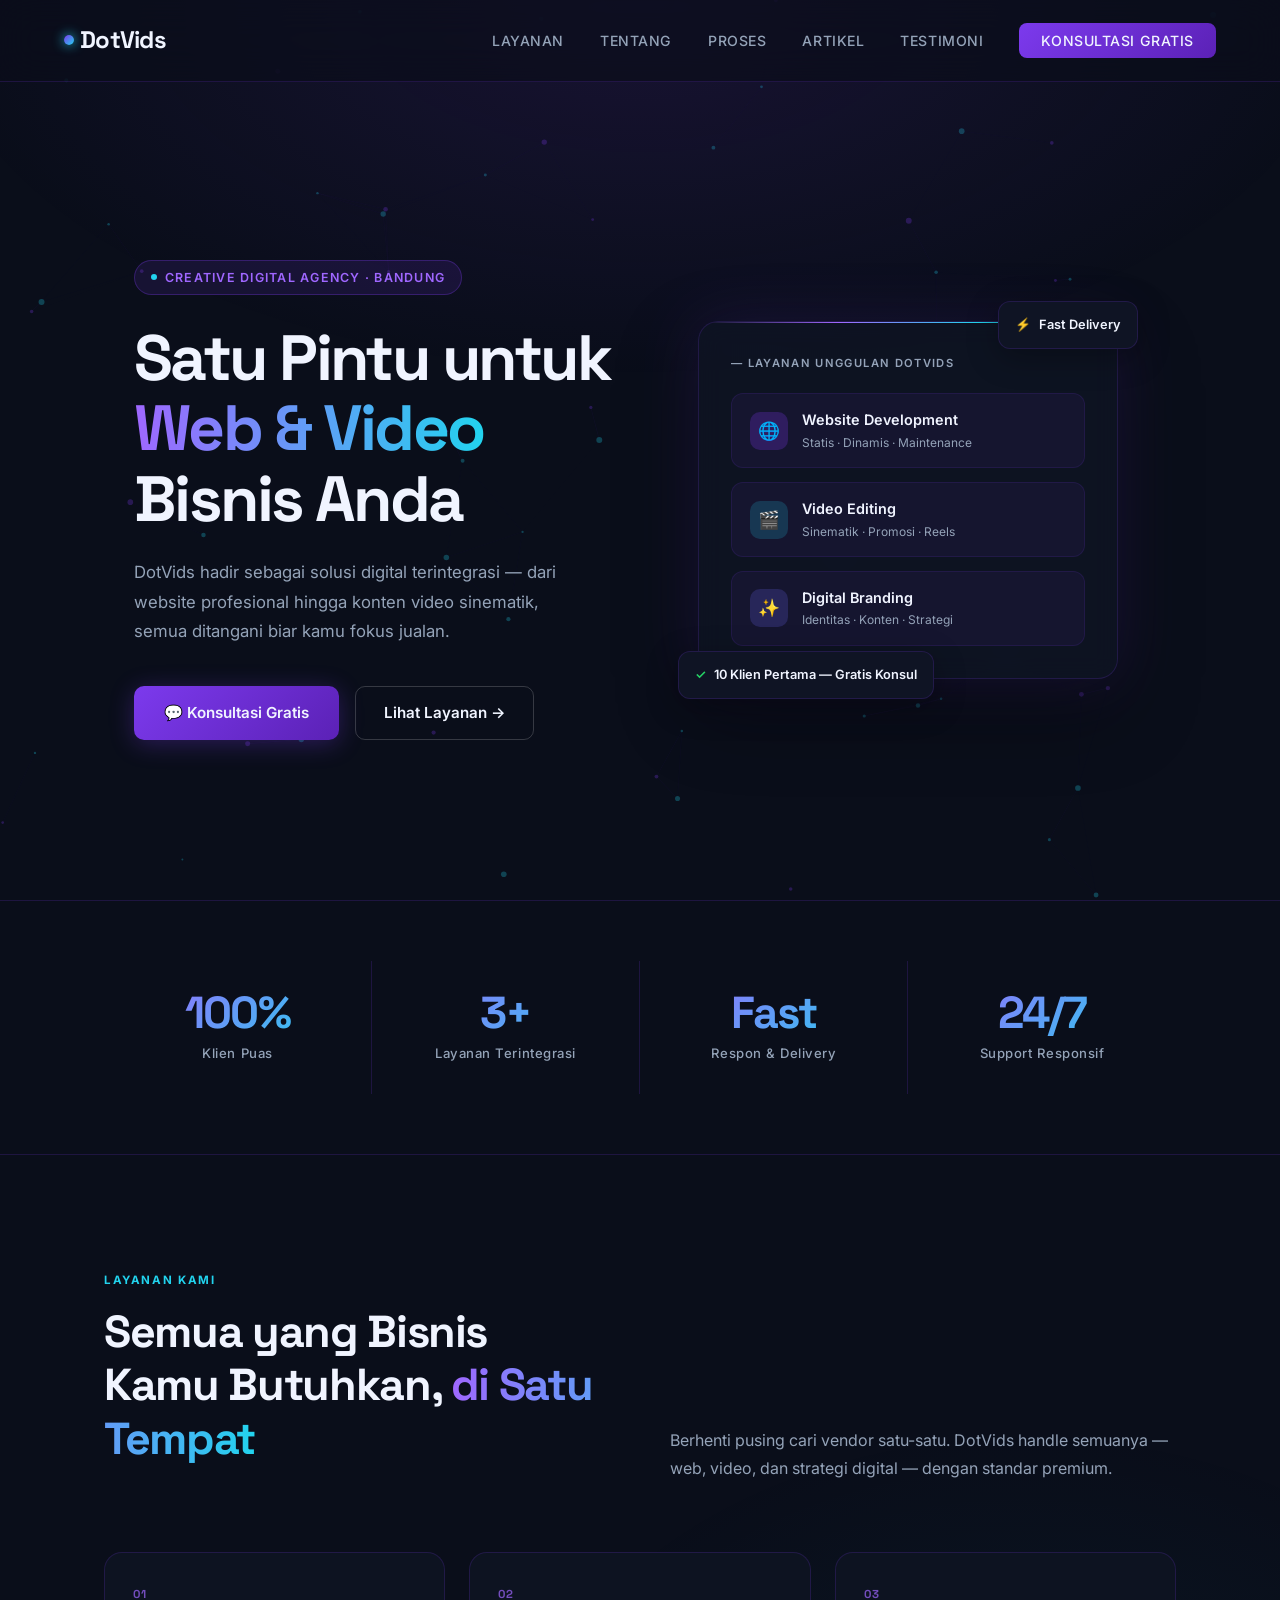
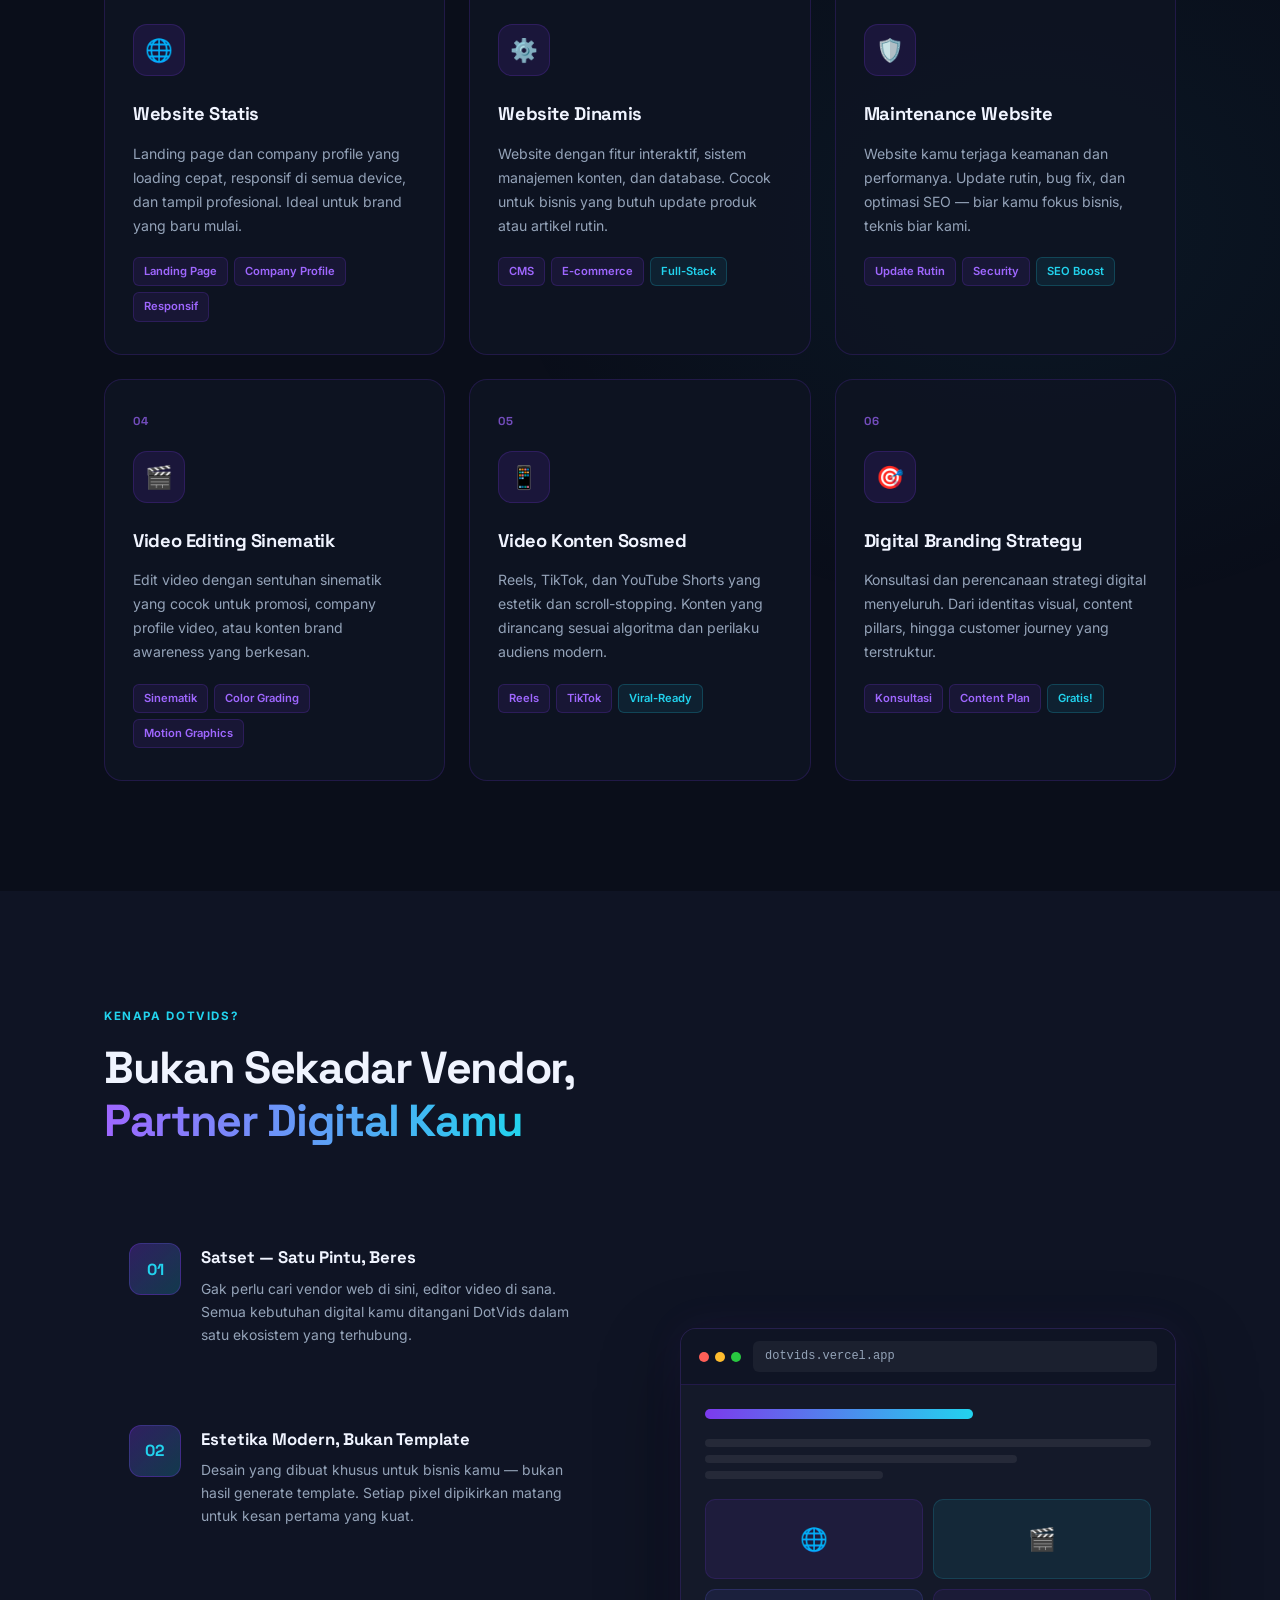
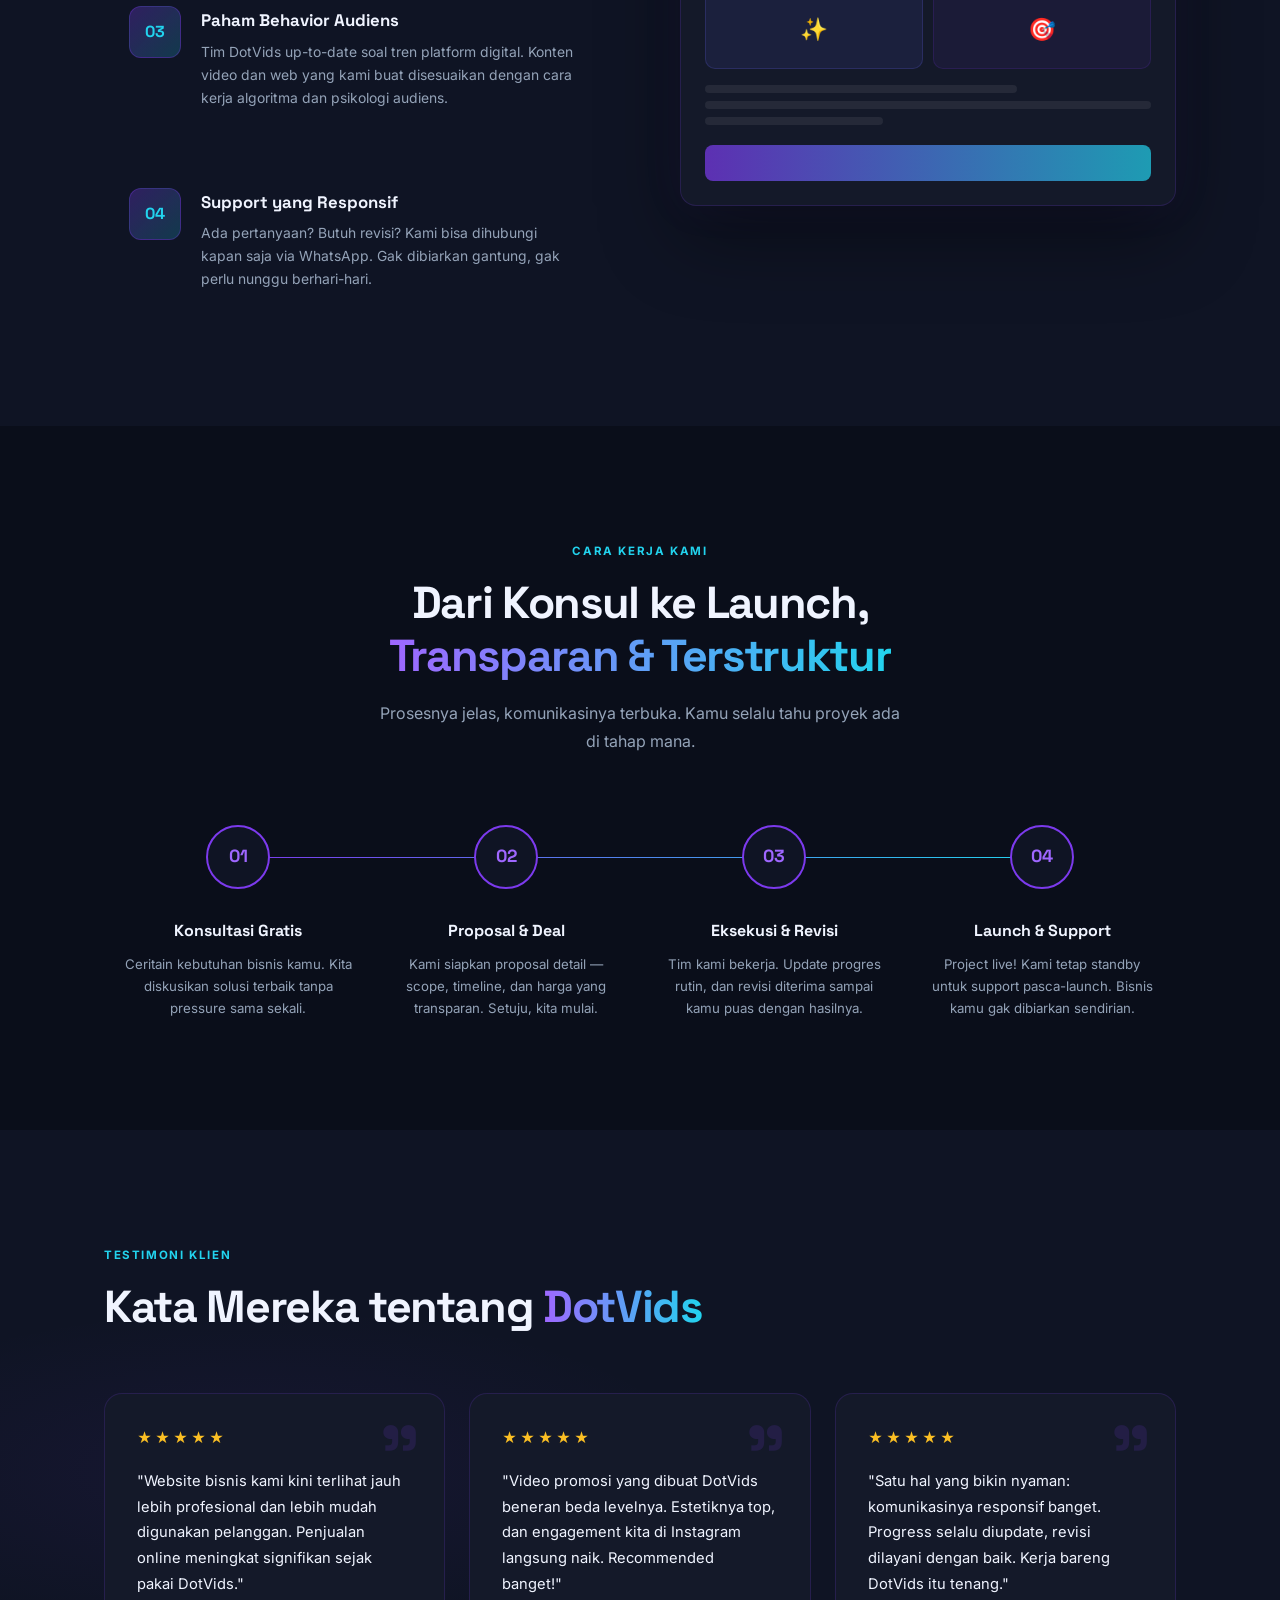
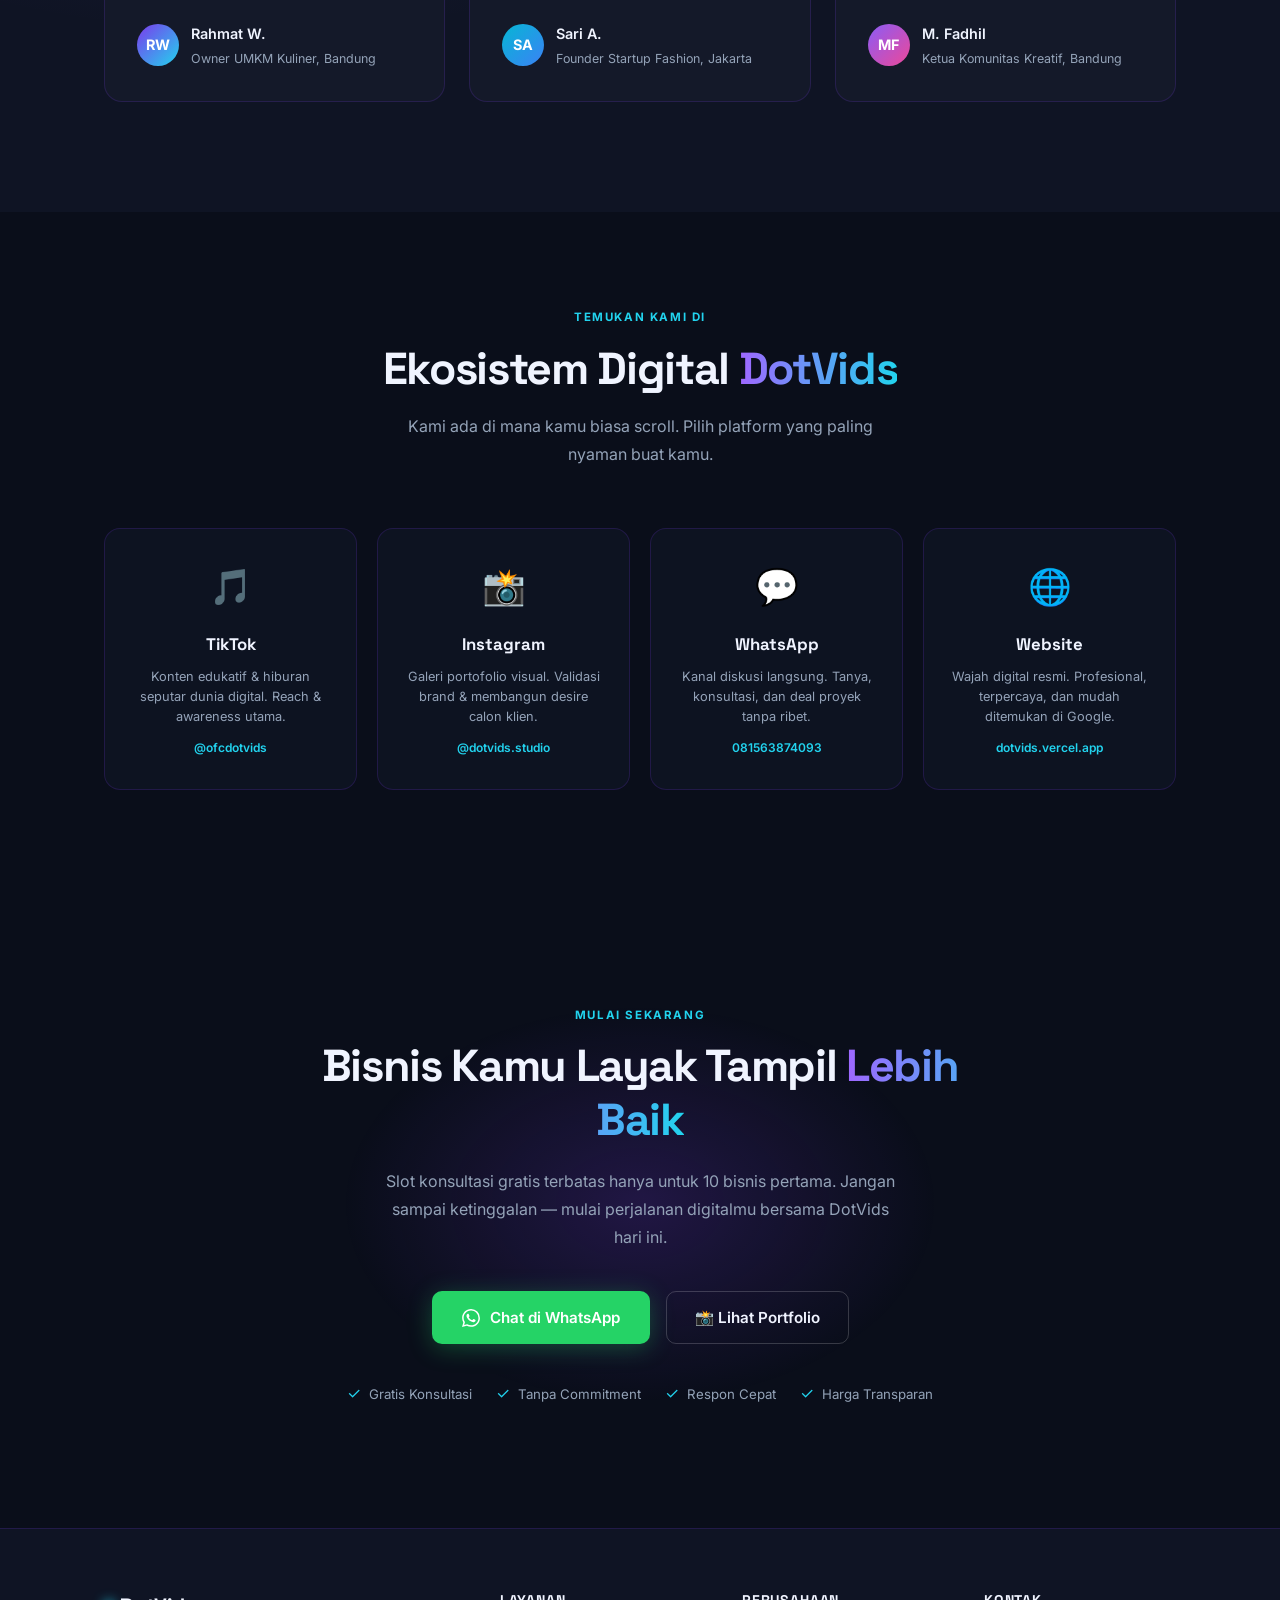
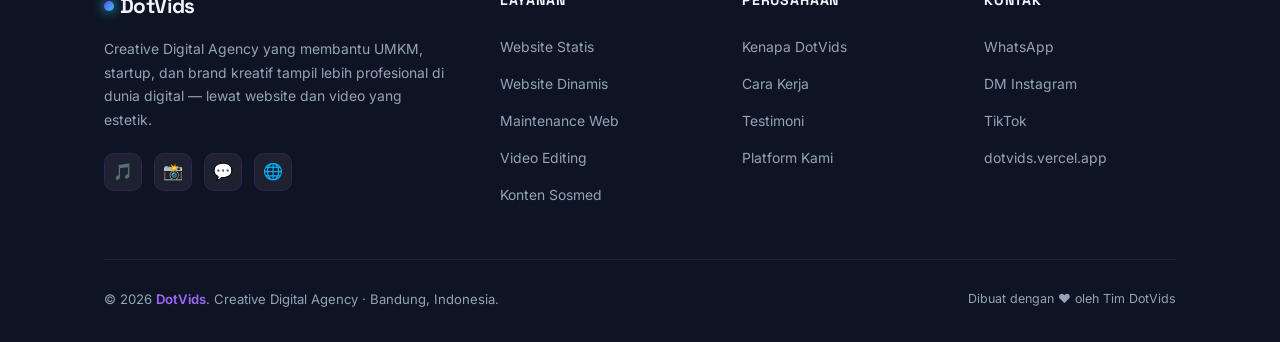
==== commit 9dabe02a: "scnd commit" ====
--- a/index.html
+++ b/index.html
@@ -22,7 +22,7 @@
     <li><a href="#services">Layanan</a></li>
     <li><a href="#why">Tentang</a></li>
     <li><a href="#process">Proses</a></li>
-    <li><a href="./artikel.html">Artikel</a></li>
+    <li><a href="./artikel-page.html">Artikel</a></li>
     <li><a href="#testimonials">Testimoni</a></li>
     <li><a href="#cta" class="nav-cta">Konsultasi Gratis</a></li>
   </ul>
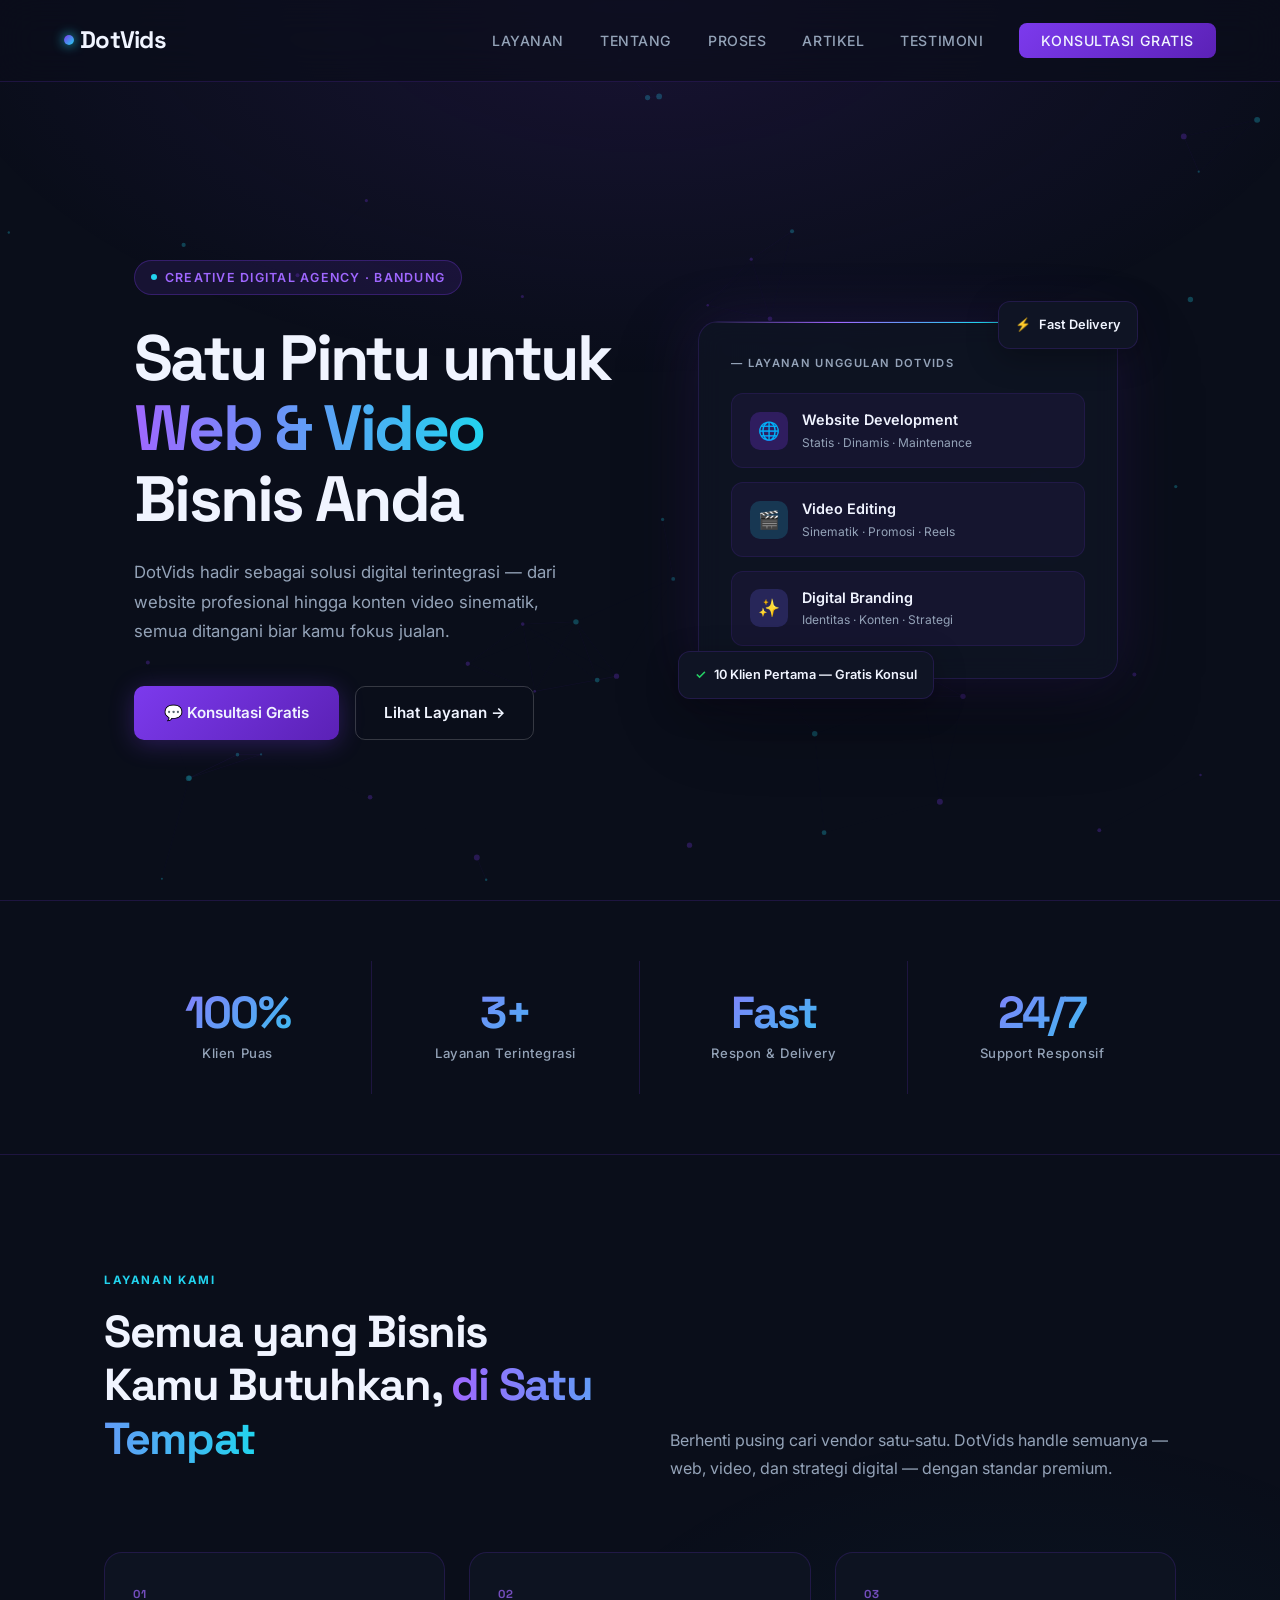
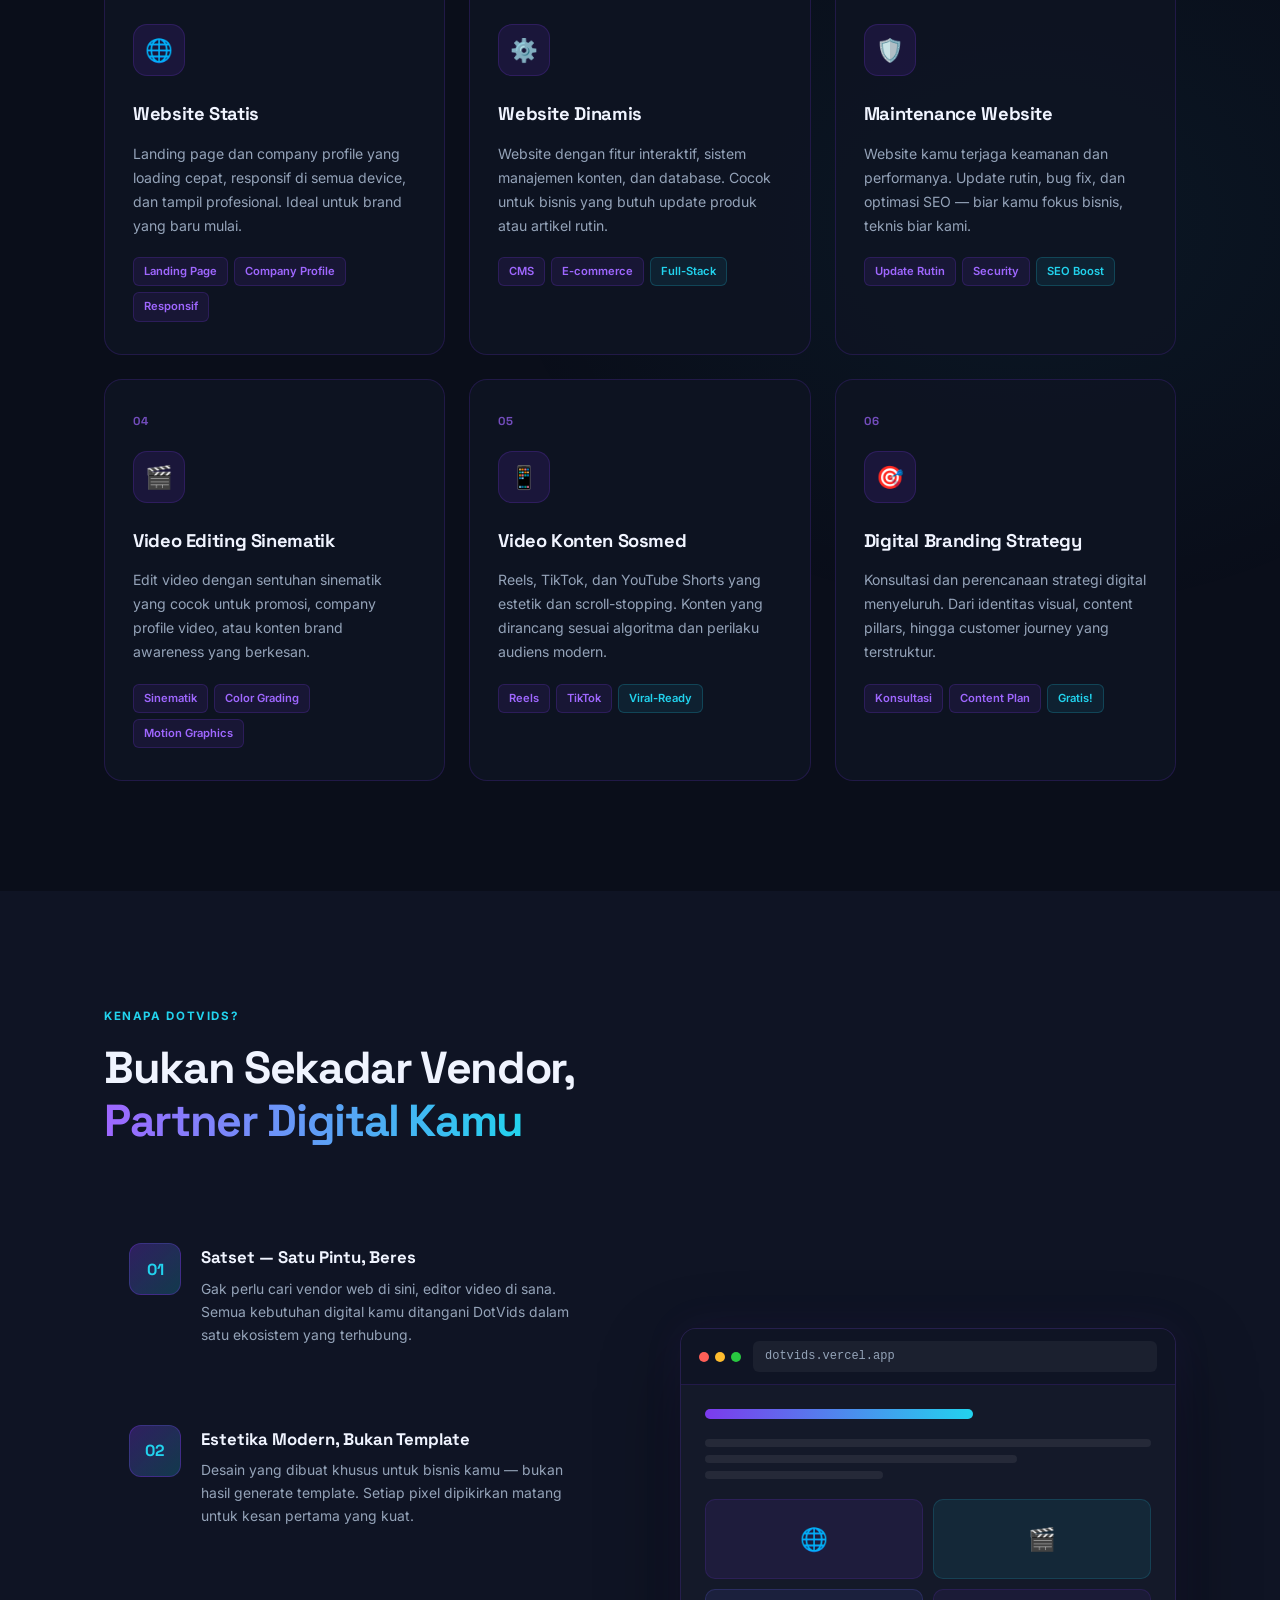
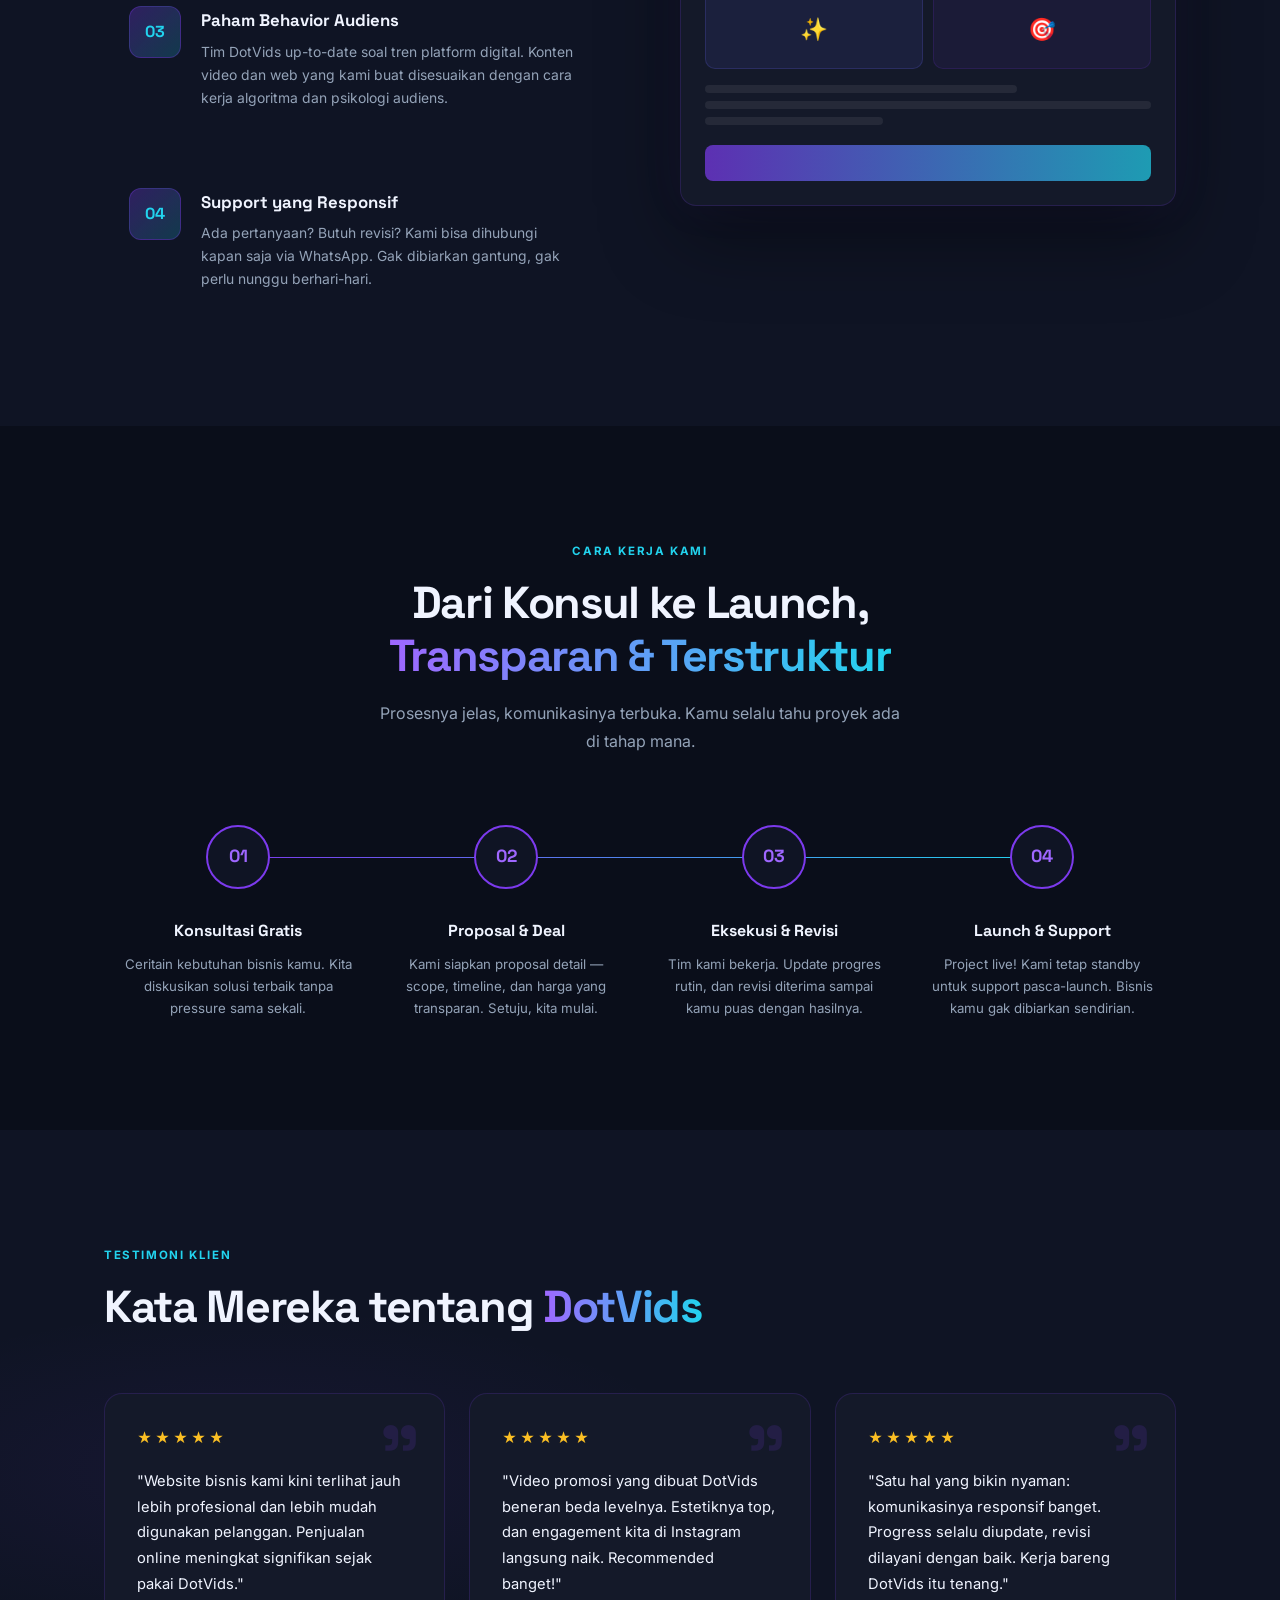
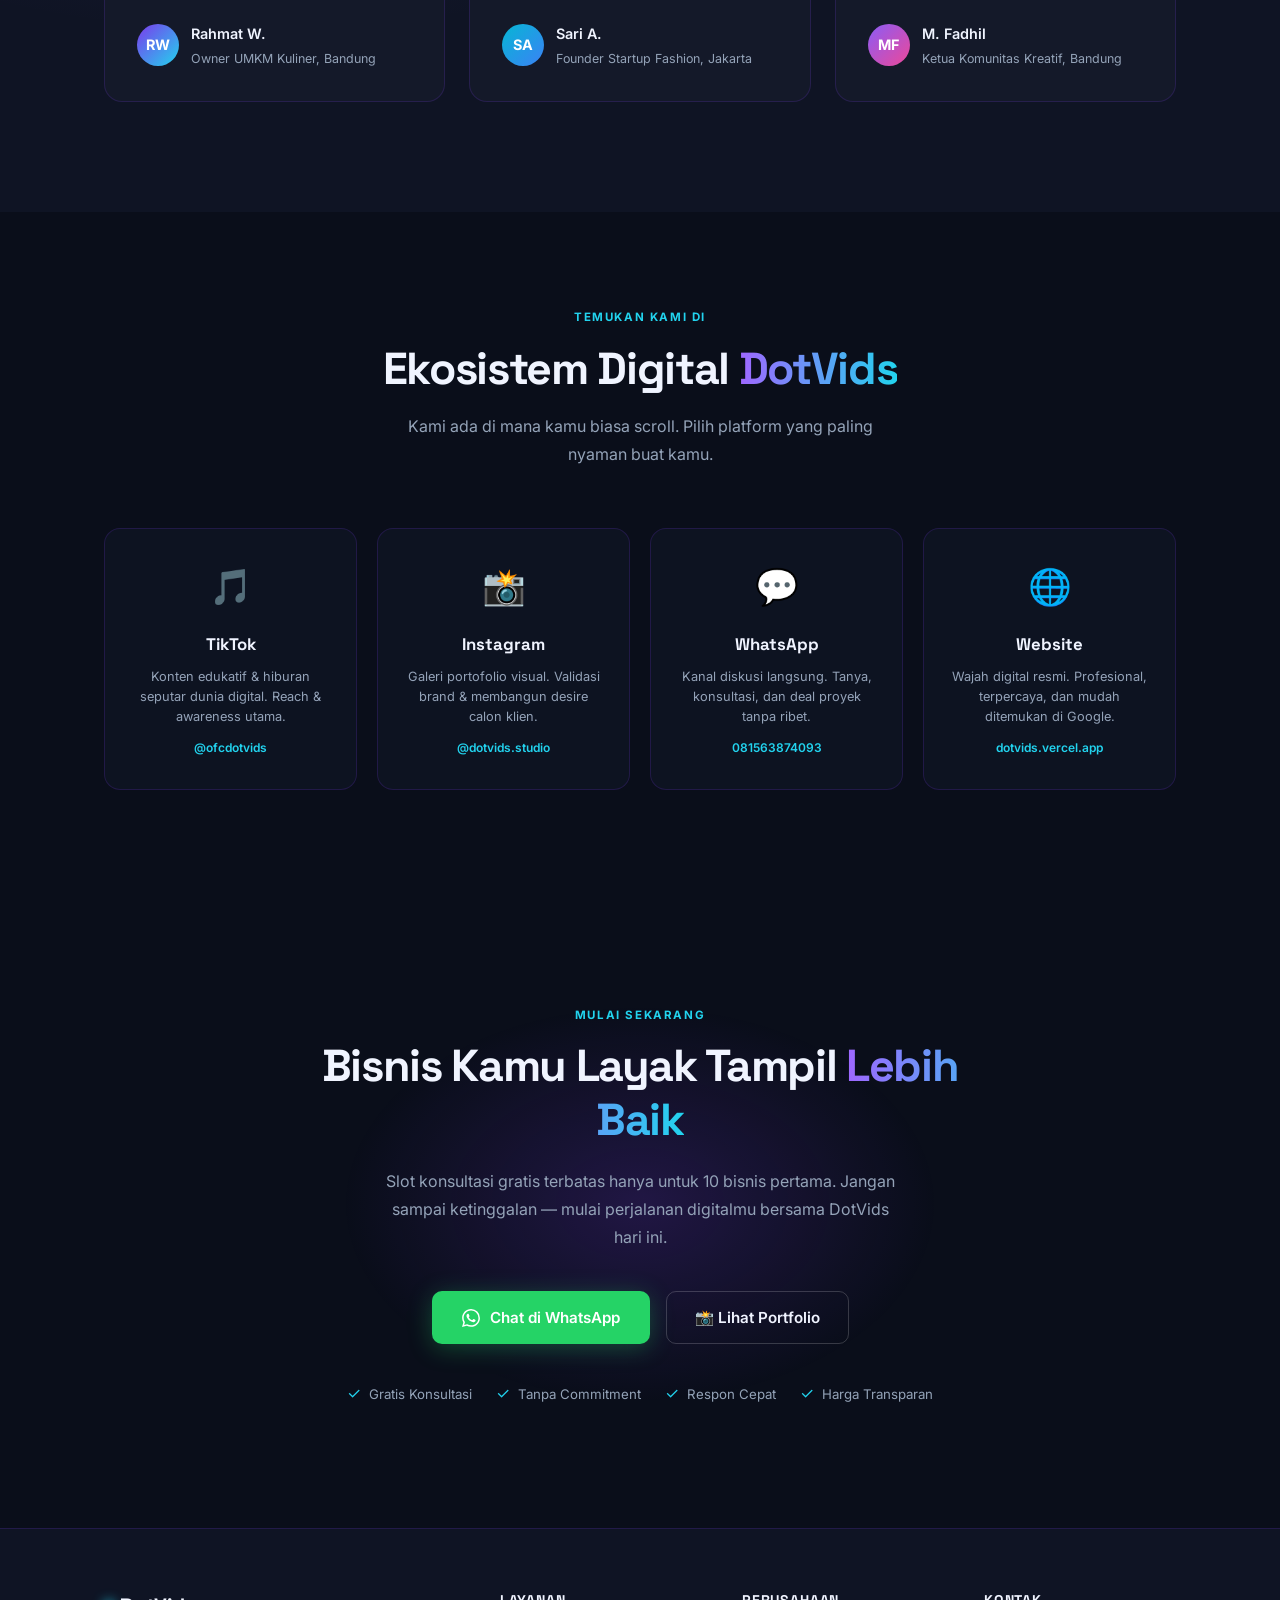
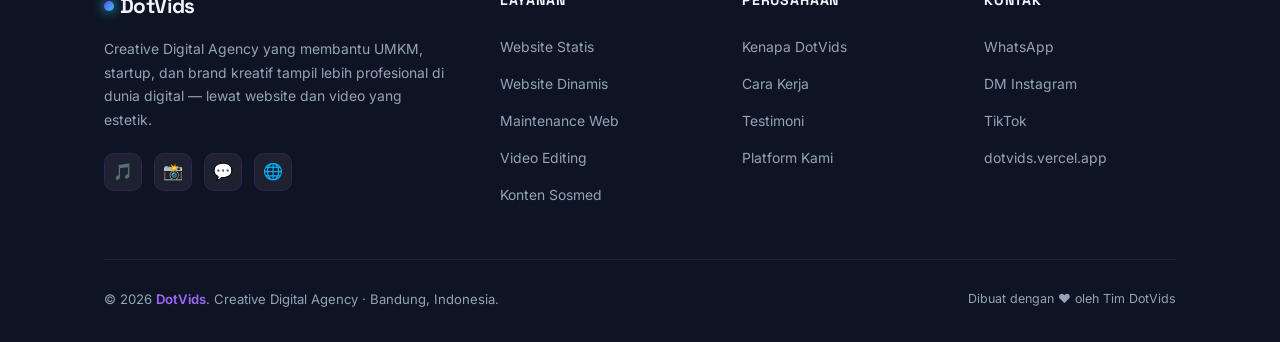
==== commit e1188239: "edit SEO artikel dan main page" ====
--- a/index.html
+++ b/index.html
@@ -4,6 +4,27 @@
 <meta charset="UTF-8">
 <meta name="viewport" content="width=device-width, initial-scale=1.0">
 <title>DotVids — Creative Digital Agency</title>
+<meta name="description" content="DotVids adalah agen digital kreatif yang menyediakan layanan pembuatan website, video editing, dan branding digital untuk UMKM dan entrepreneur Indonesia.">
+<meta name="keywords" content="DotVids, digital agency, jasa pembuatan website, jasa video editing, branding digital, website UMKM, video promosi, digital marketing, creative agency, jasa pembuatan website Bandung, jasa pembuatan website Jakarta, jasa pembuatan website Surabaya, jasa pembuatan website Indonesia, jasa pembuatan website untuk bisnis, jasa pembuatan website untuk startup, jasa pembuatan website untuk perusahaan, jasa pembuatan website untuk toko online, jasa pembuatan website untuk e-commerce, jasa pembuatan website untuk portfolio, jasa pembuatan website untuk personal branding">
+<meta name="author" content="DotVids Studio">
+<meta name="robots" content="index, follow">
+
+
+<!-- Open Graph -->
+<meta property="og:type" content="website">
+<meta property="og:title" content="DotVids — Creative Digital Agency">
+<meta property="og:description" content="DotVids adalah agen digital kreatif yang menyediakan layanan pembuatan website, video editing, dan branding digital untuk UMKM dan entrepreneur Indonesia.">
+<meta property="og:url" content="https://dotvidsweb.vercel.app">
+<meta property="og:site_name" content="DotVids">
+<meta property="og:locale" content="id_ID">
+
+<!-- Twitter Card -->
+<meta name="twitter:card" content="summary_large_image">
+<meta name="twitter:title" content="DotVids — Creative Digital Agency">
+<meta name="twitter:description" content="DotVids adalah agen digital kreatif yang menyediakan layanan pembuatan website, video editing, dan branding digital untuk UMKM dan entrepreneur Indonesia.">
+
+<!-- Canonical -->
+<link rel="canonical" href="https://dotvidsweb.vercel.app">
 <link rel="preconnect" href="https://fonts.googleapis.com">
 <link href="https://fonts.googleapis.com/css2?family=Space+Grotesk:wght@300;400;500;600;700&family=Inter:wght@300;400;500;600&display=swap" rel="stylesheet">
 <link rel="stylesheet" href="styles.css">
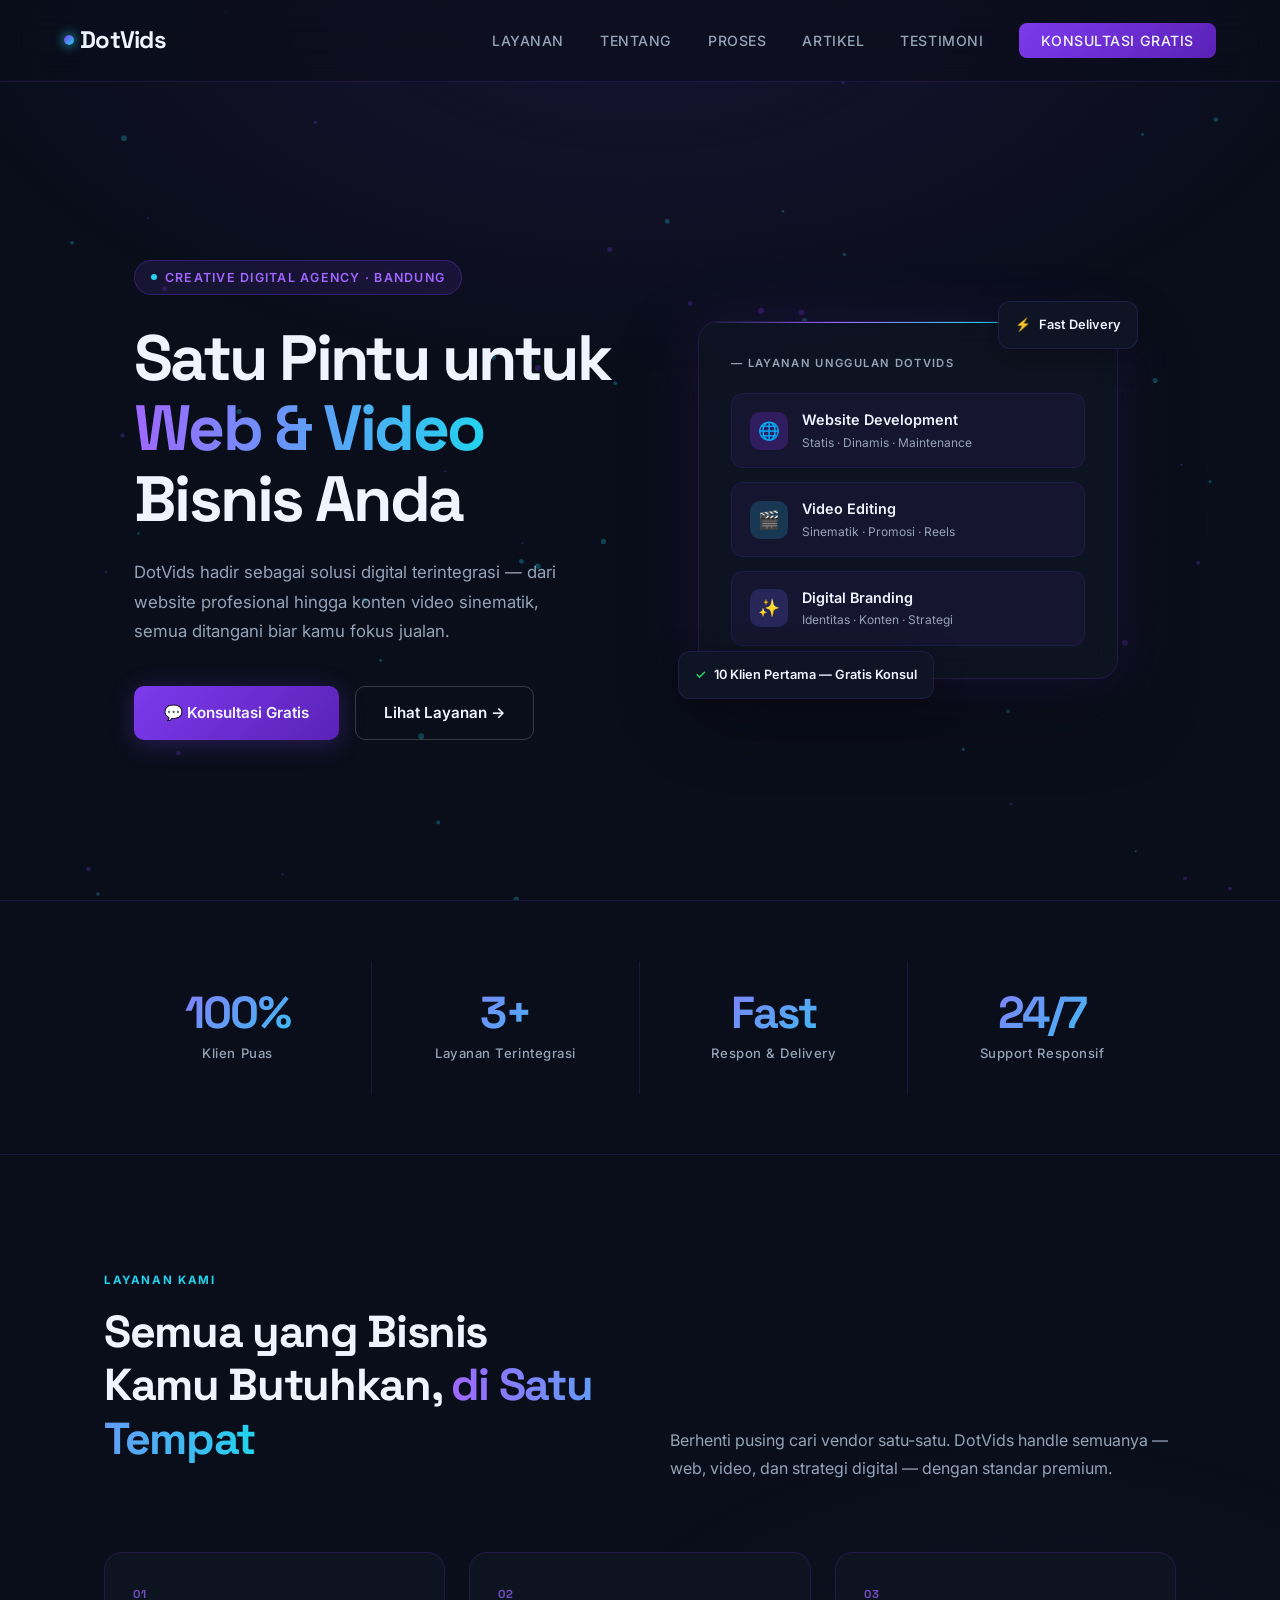
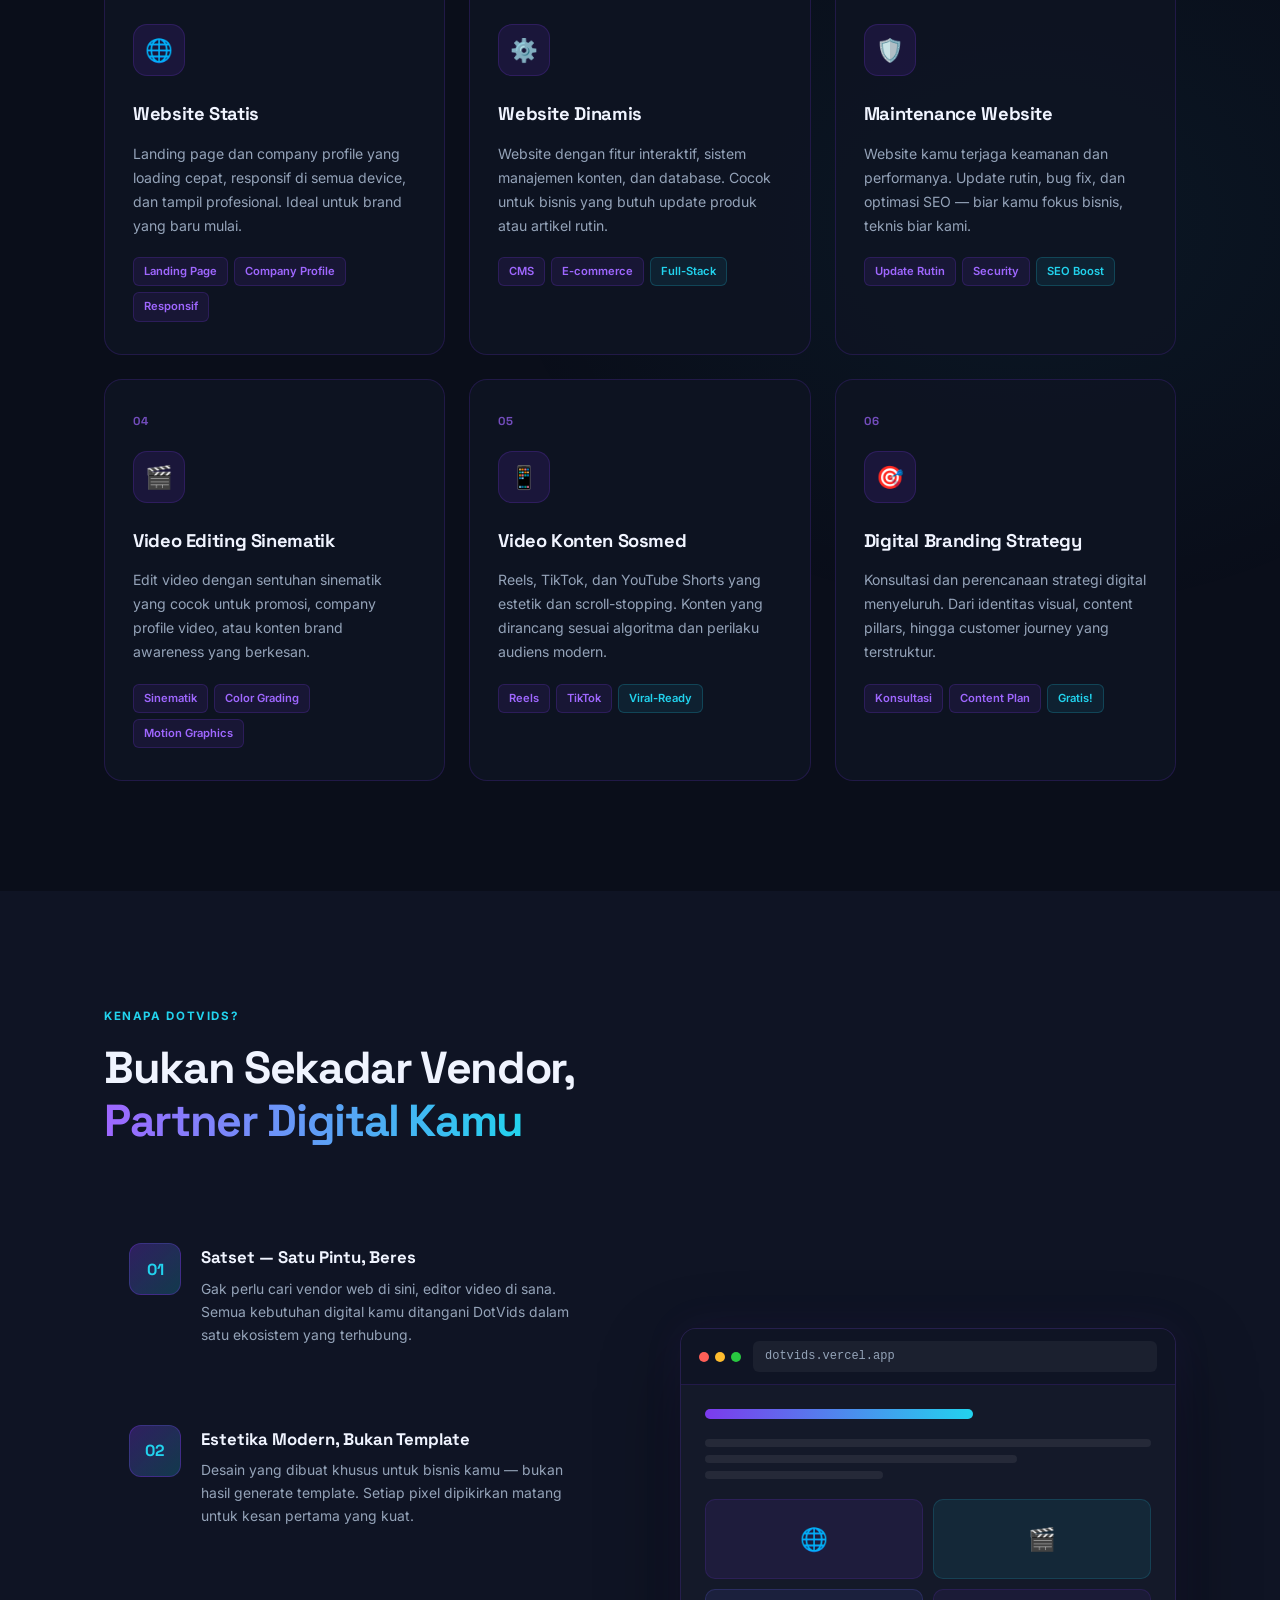
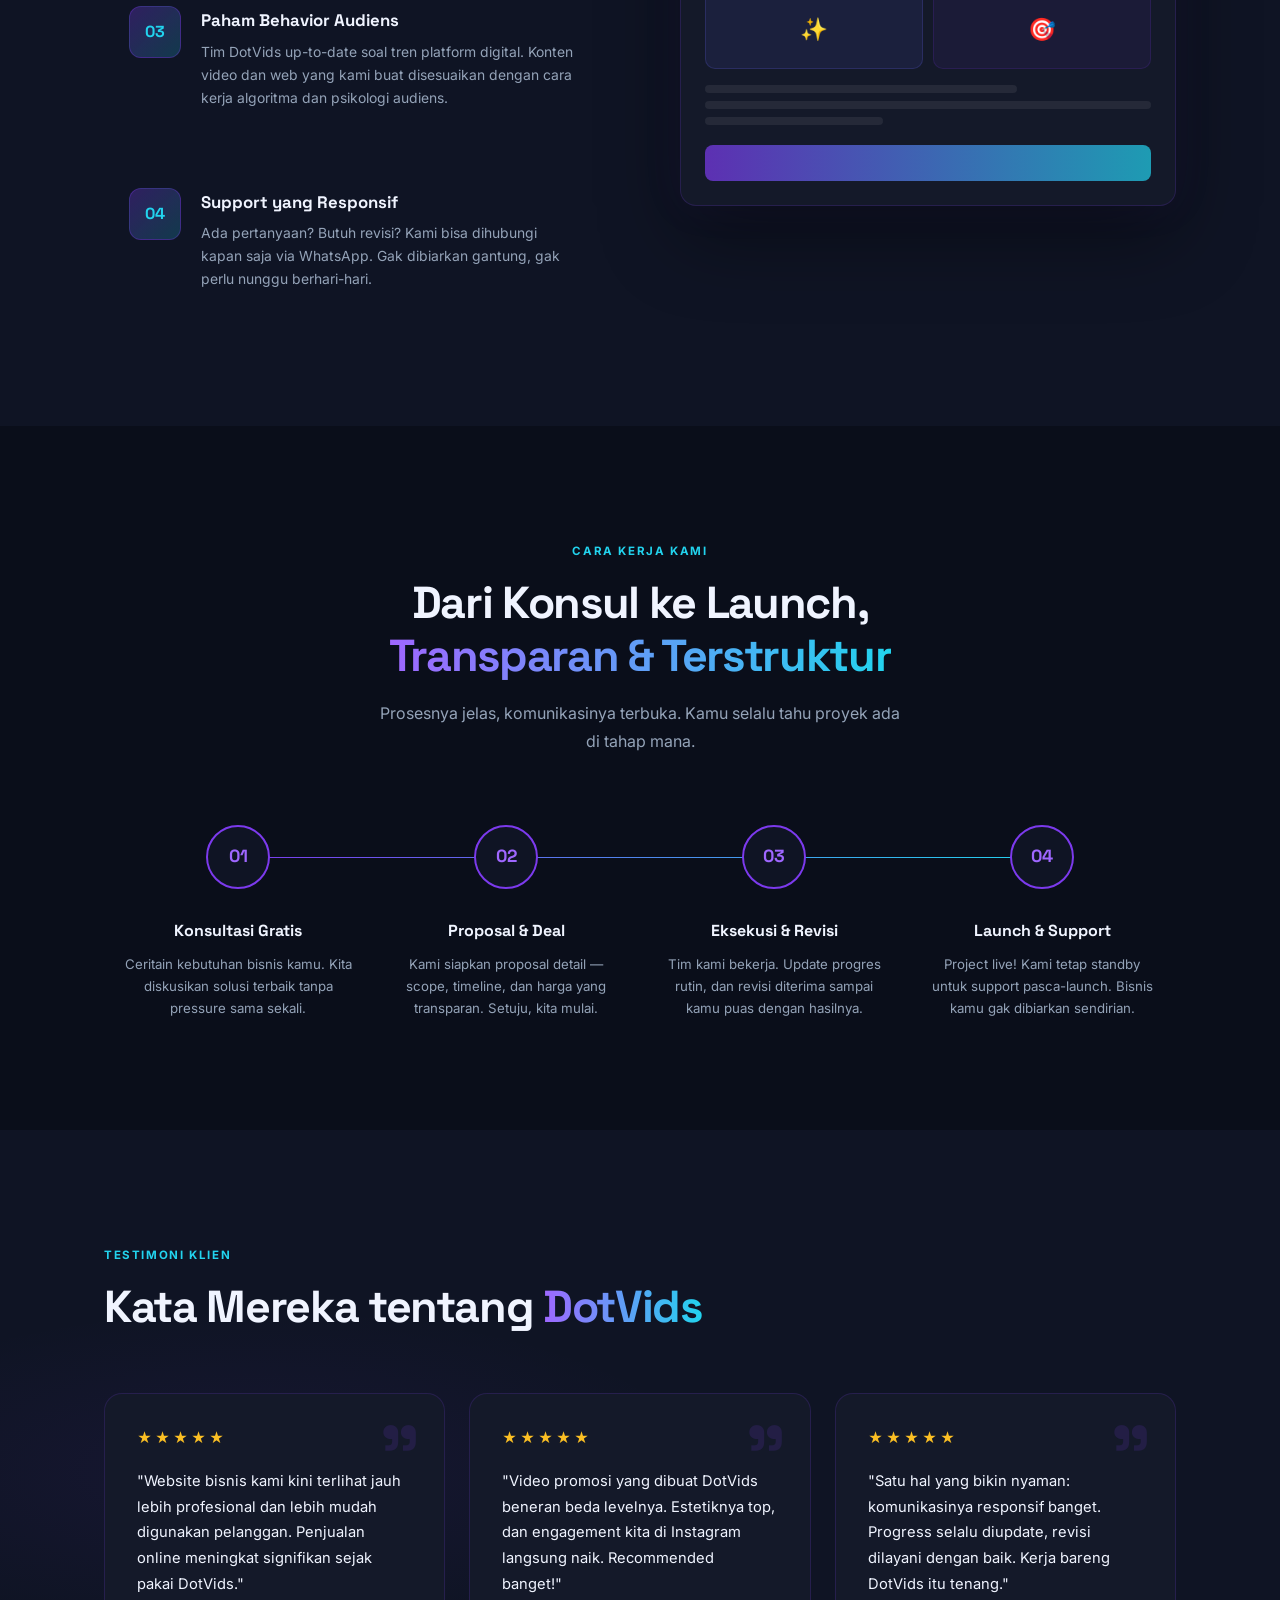
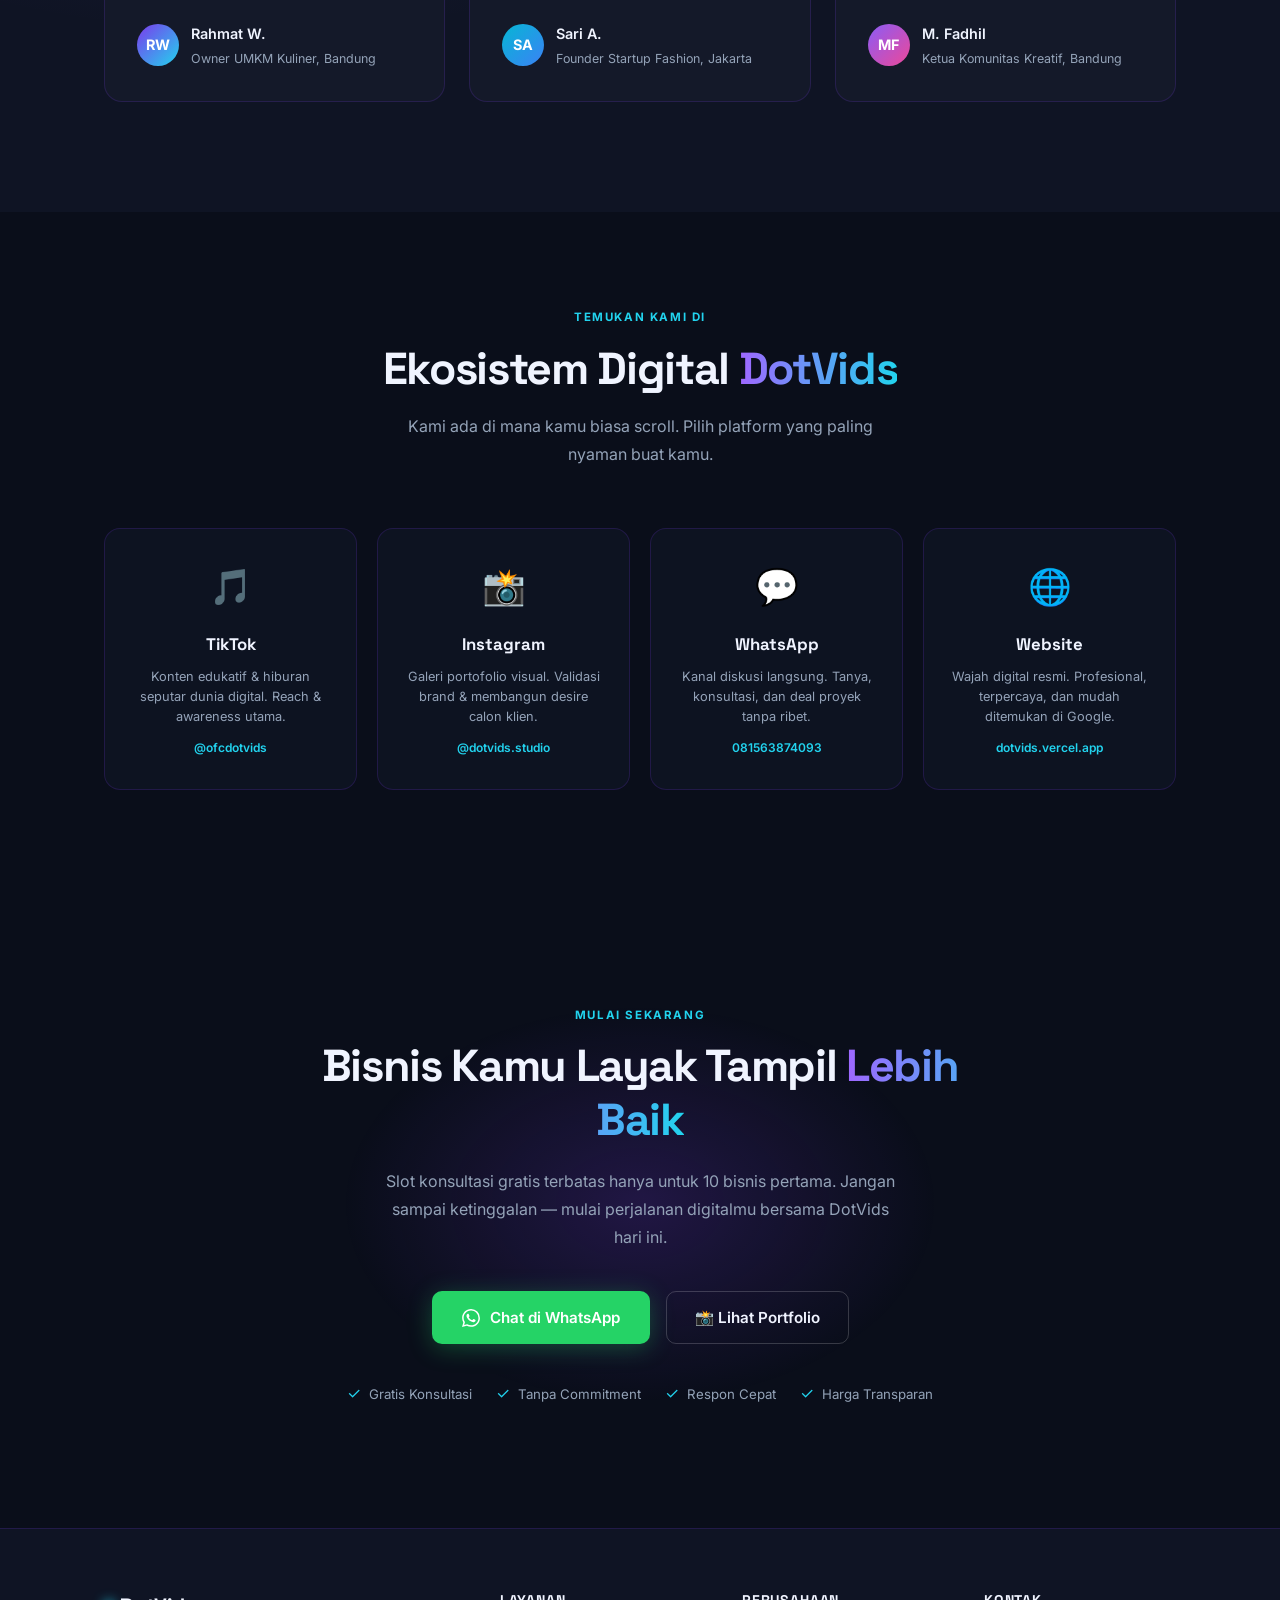
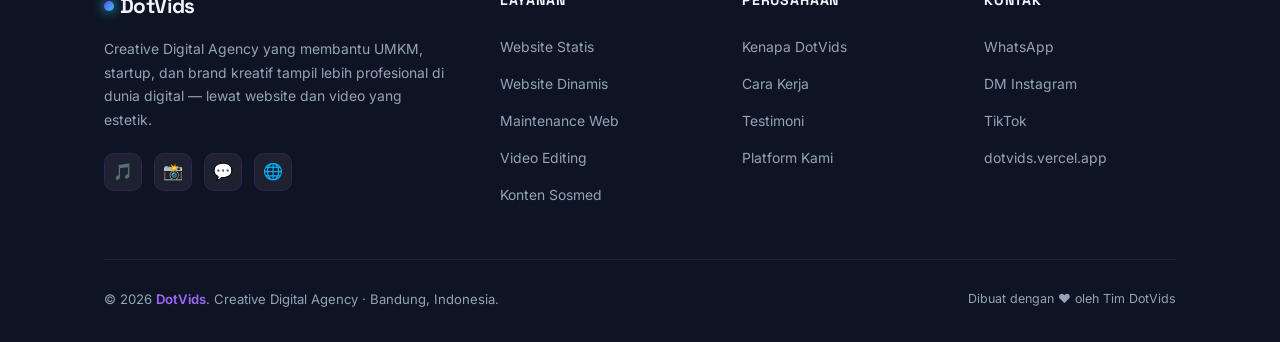
==== commit 4a9e9d5b: "fix SEO" ====
--- a/index.html
+++ b/index.html
@@ -8,7 +8,6 @@
 <meta name="keywords" content="DotVids, digital agency, jasa pembuatan website, jasa video editing, branding digital, website UMKM, video promosi, digital marketing, creative agency, jasa pembuatan website Bandung, jasa pembuatan website Jakarta, jasa pembuatan website Surabaya, jasa pembuatan website Indonesia, jasa pembuatan website untuk bisnis, jasa pembuatan website untuk startup, jasa pembuatan website untuk perusahaan, jasa pembuatan website untuk toko online, jasa pembuatan website untuk e-commerce, jasa pembuatan website untuk portfolio, jasa pembuatan website untuk personal branding">
 <meta name="author" content="DotVids Studio">
 <meta name="robots" content="index, follow">
-
 
 <!-- Open Graph -->
 <meta property="og:type" content="website">
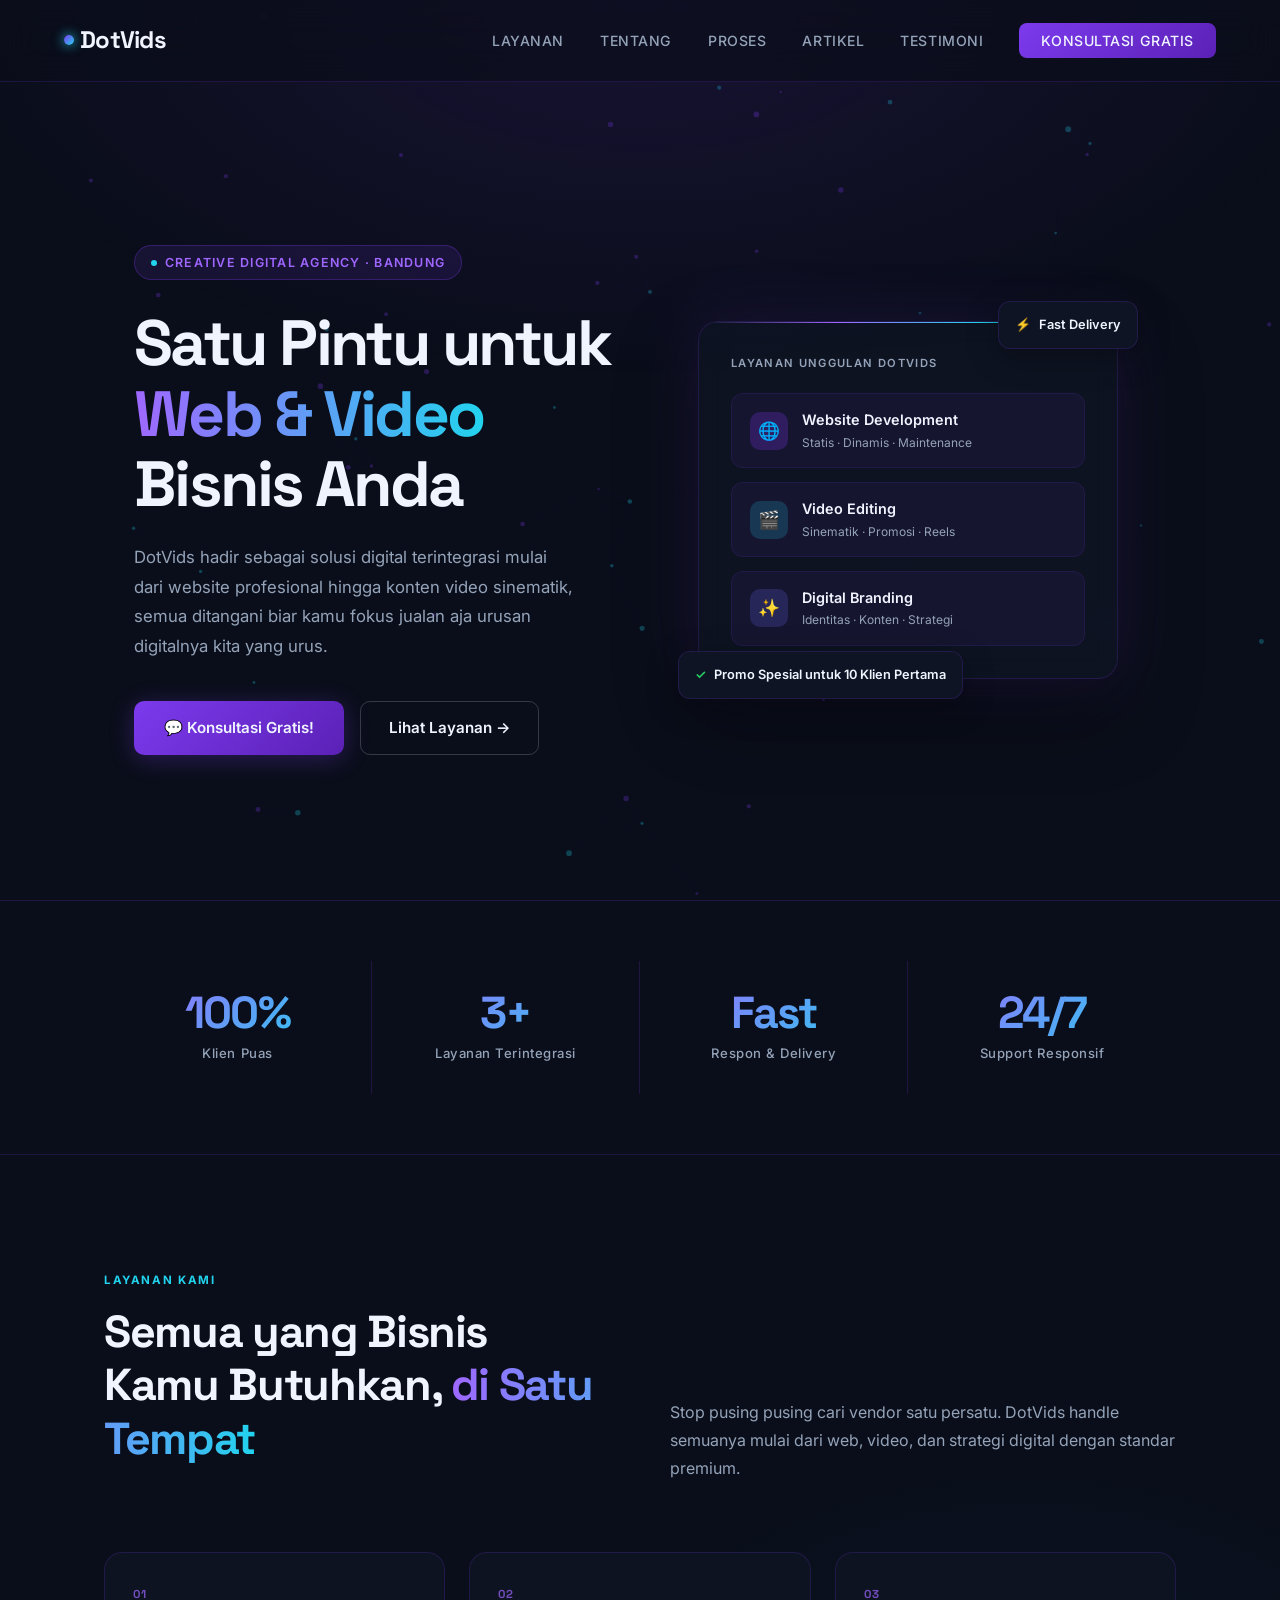
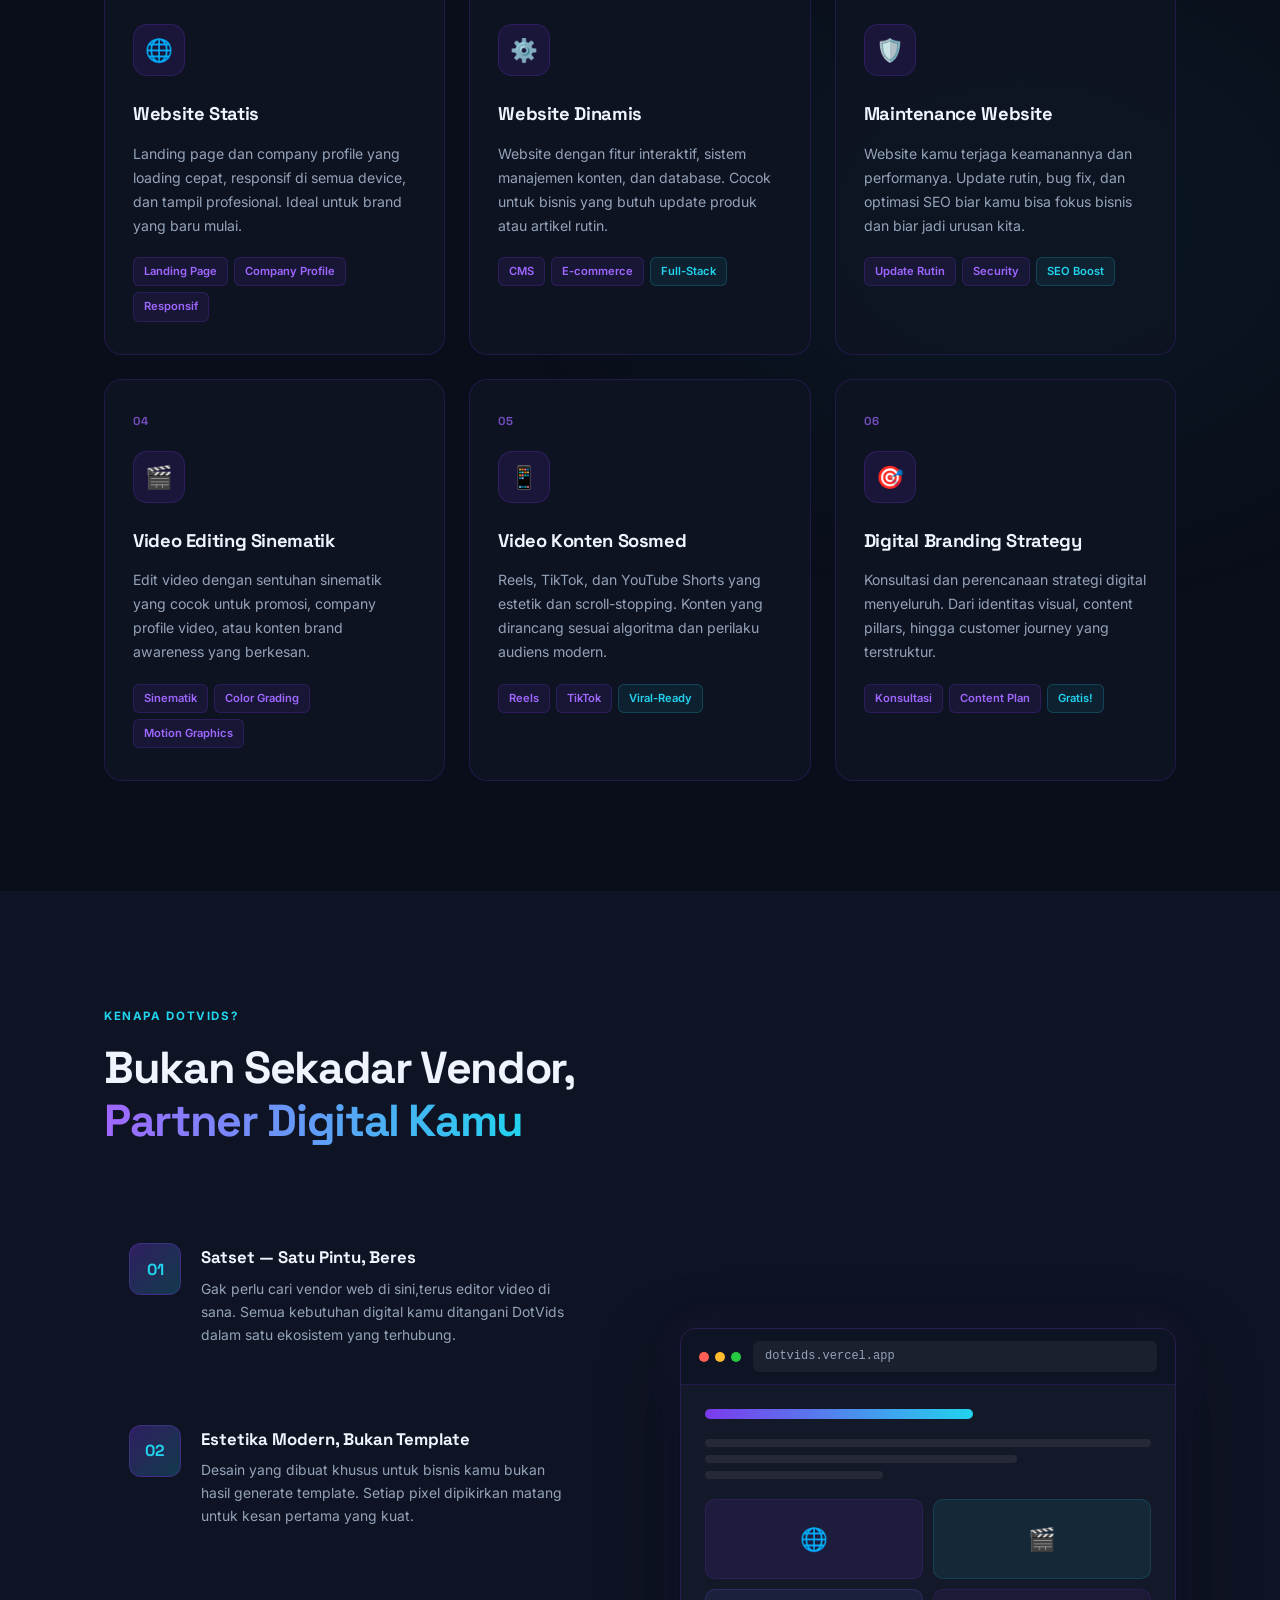
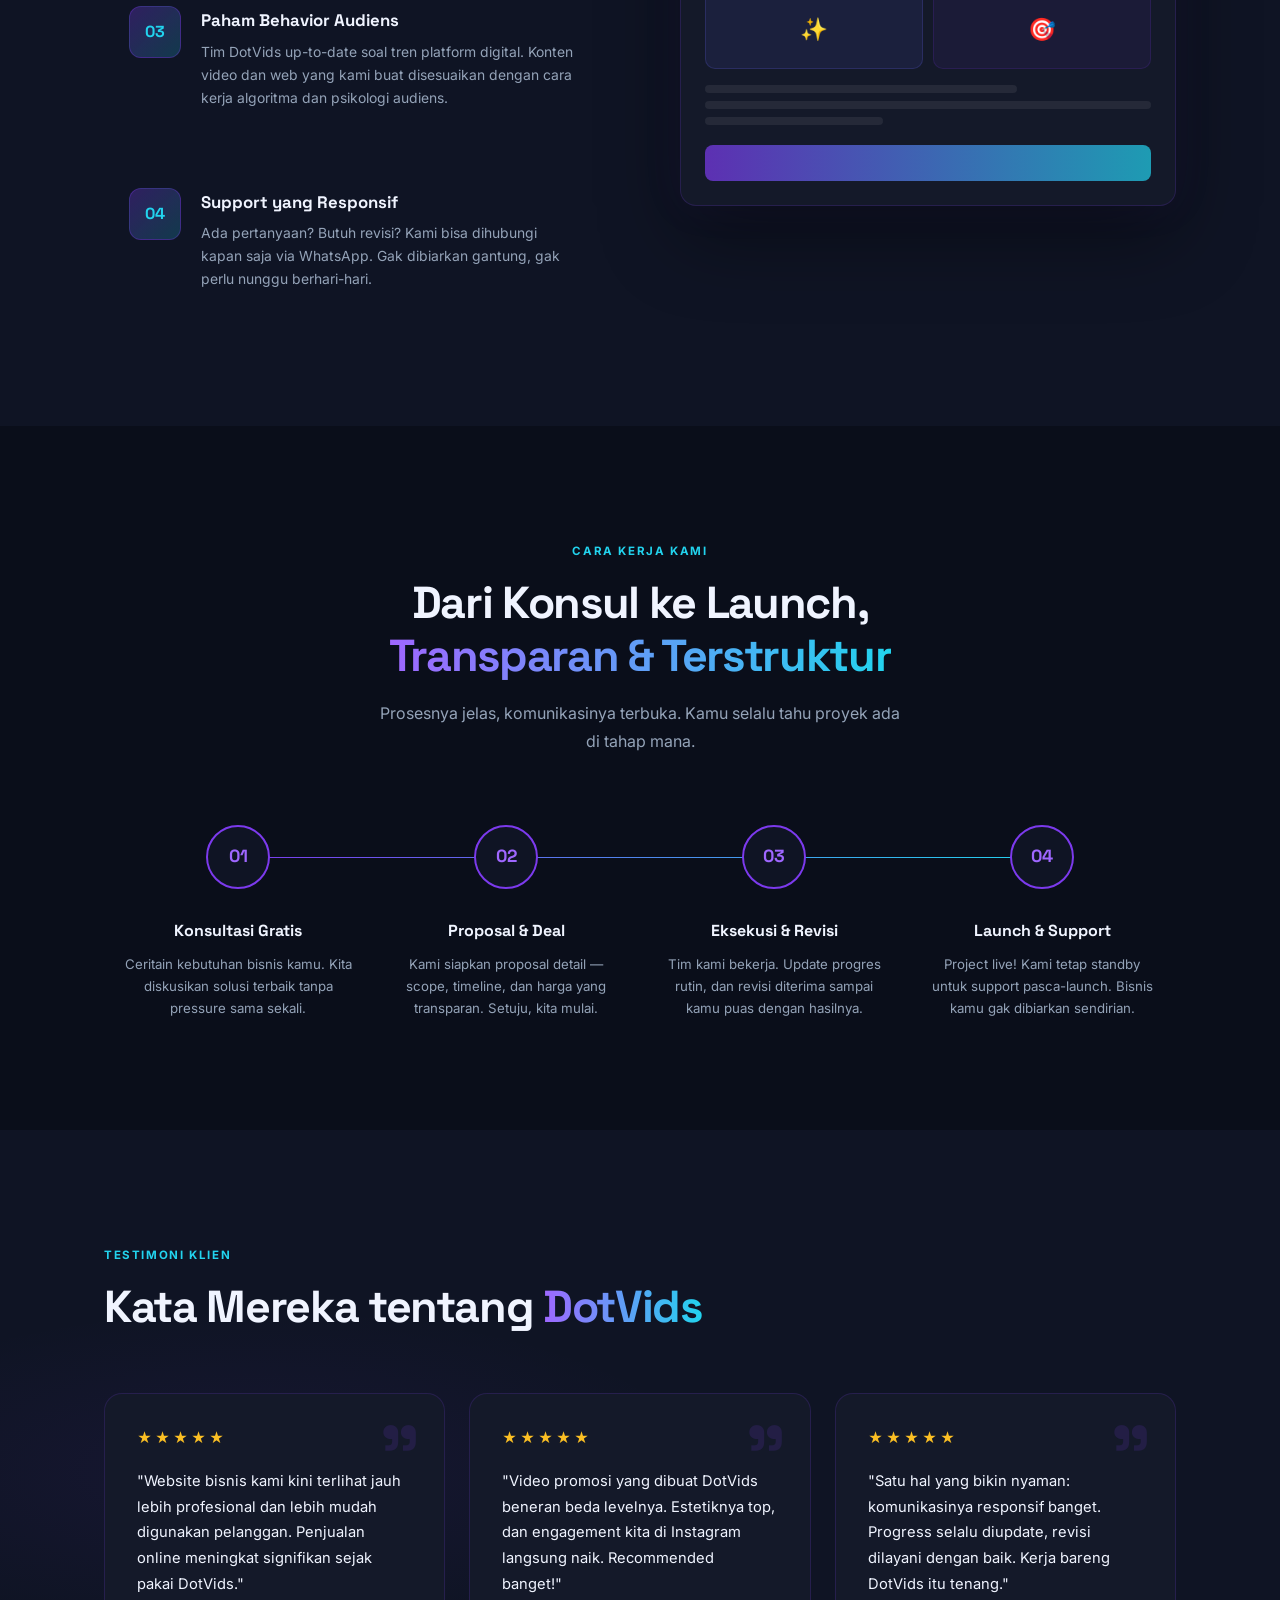
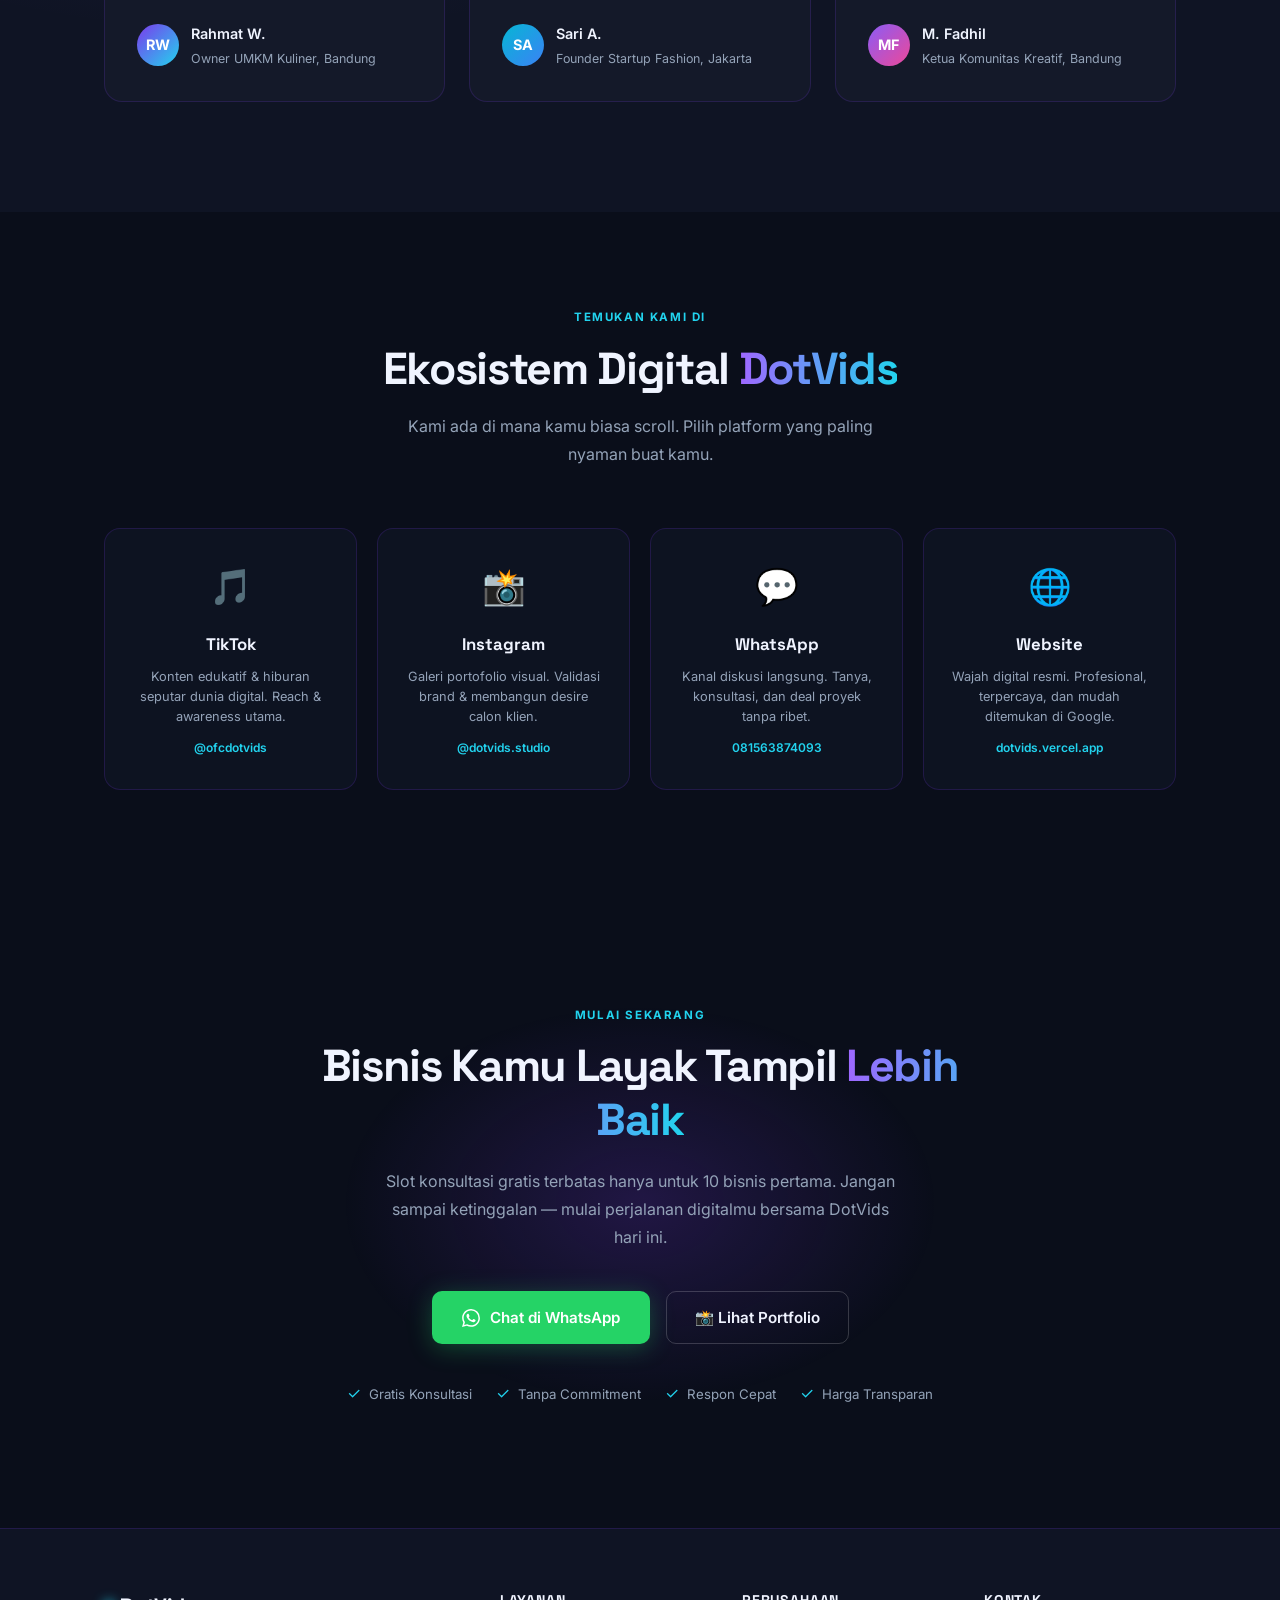
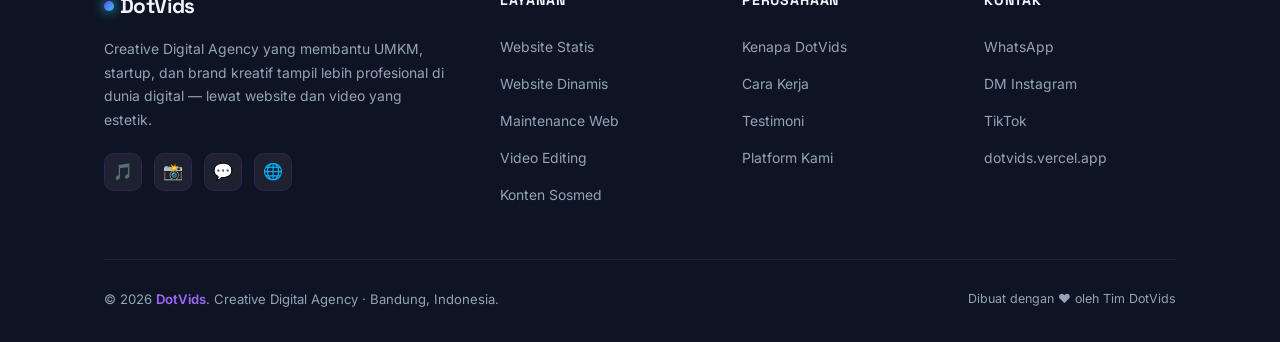
==== commit 96b2f9e7: "edit kalimat" ====
--- a/index.html
+++ b/index.html
@@ -66,11 +66,11 @@
           Bisnis Anda
         </h1>
         <p class="hero-sub">
-          DotVids hadir sebagai solusi digital terintegrasi — dari website profesional hingga konten video sinematik, semua ditangani biar kamu fokus jualan.
+          DotVids hadir sebagai solusi digital terintegrasi mulai dari website profesional hingga konten video sinematik, semua ditangani biar kamu fokus jualan aja urusan digitalnya kita yang urus.
         </p>
         <div class="btn-group">
           <a href="https://wa.me/6281563874093" class="btn-primary" target="_blank">
-            💬 Konsultasi Gratis
+            💬 Konsultasi Gratis!
           </a>
           <a href="#services" class="btn-outline">
             Lihat Layanan →
@@ -81,7 +81,7 @@
       <div class="hero-visual">
         <div class="hero-card-wrap">
           <div class="hero-main-card">
-            <div class="card-label">— Layanan Unggulan DotVids</div>
+            <div class="card-label">Layanan Unggulan DotVids</div>
             <div class="services-list">
               <div class="svc-item">
                 <div class="svc-icon violet">🌐</div>
@@ -114,7 +114,7 @@
 
           <div class="float-badge bot-left">
             <span style="color:#25D366;">✓</span>
-            <span>10 Klien Pertama — Gratis Konsul</span>
+            <span>Promo Spesial untuk 10 Klien Pertama </span>
           </div>
         </div>
       </div>
@@ -155,7 +155,7 @@
         <h2 class="section-title">Semua yang Bisnis Kamu Butuhkan, <span class="gradient-text">di Satu Tempat</span></h2>
       </div>
       <div>
-        <p class="section-sub">Berhenti pusing cari vendor satu-satu. DotVids handle semuanya — web, video, dan strategi digital — dengan standar premium.</p>
+        <p class="section-sub">Stop pusing pusing cari vendor satu persatu. DotVids handle semuanya mulai dari web, video, dan strategi digital dengan standar premium.</p>
       </div>
     </div>
 
@@ -188,7 +188,7 @@
         <div class="service-number">03</div>
         <div class="service-icon-wrap">🛡️</div>
         <h3>Maintenance Website</h3>
-        <p>Website kamu terjaga keamanan dan performanya. Update rutin, bug fix, dan optimasi SEO — biar kamu fokus bisnis, teknis biar kami.</p>
+        <p>Website kamu terjaga keamanannya dan performanya. Update rutin, bug fix, dan optimasi SEO biar kamu bisa fokus bisnis dan biar jadi urusan kita.</p>
         <div class="service-tags">
           <span class="tag">Update Rutin</span>
           <span class="tag">Security</span>
@@ -247,7 +247,7 @@
           <div class="why-num">01</div>
           <div>
             <div class="why-title">Satset — Satu Pintu, Beres</div>
-            <p class="why-desc">Gak perlu cari vendor web di sini, editor video di sana. Semua kebutuhan digital kamu ditangani DotVids dalam satu ekosistem yang terhubung.</p>
+            <p class="why-desc">Gak perlu cari vendor web di sini,terus editor video di sana. Semua kebutuhan digital kamu ditangani DotVids dalam satu ekosistem yang terhubung.</p>
           </div>
         </div>
 
@@ -255,7 +255,7 @@
           <div class="why-num">02</div>
           <div>
             <div class="why-title">Estetika Modern, Bukan Template</div>
-            <p class="why-desc">Desain yang dibuat khusus untuk bisnis kamu — bukan hasil generate template. Setiap pixel dipikirkan matang untuk kesan pertama yang kuat.</p>
+            <p class="why-desc">Desain yang dibuat khusus untuk bisnis kamu bukan hasil generate template. Setiap pixel dipikirkan matang untuk kesan pertama yang kuat.</p>
           </div>
         </div>
 
